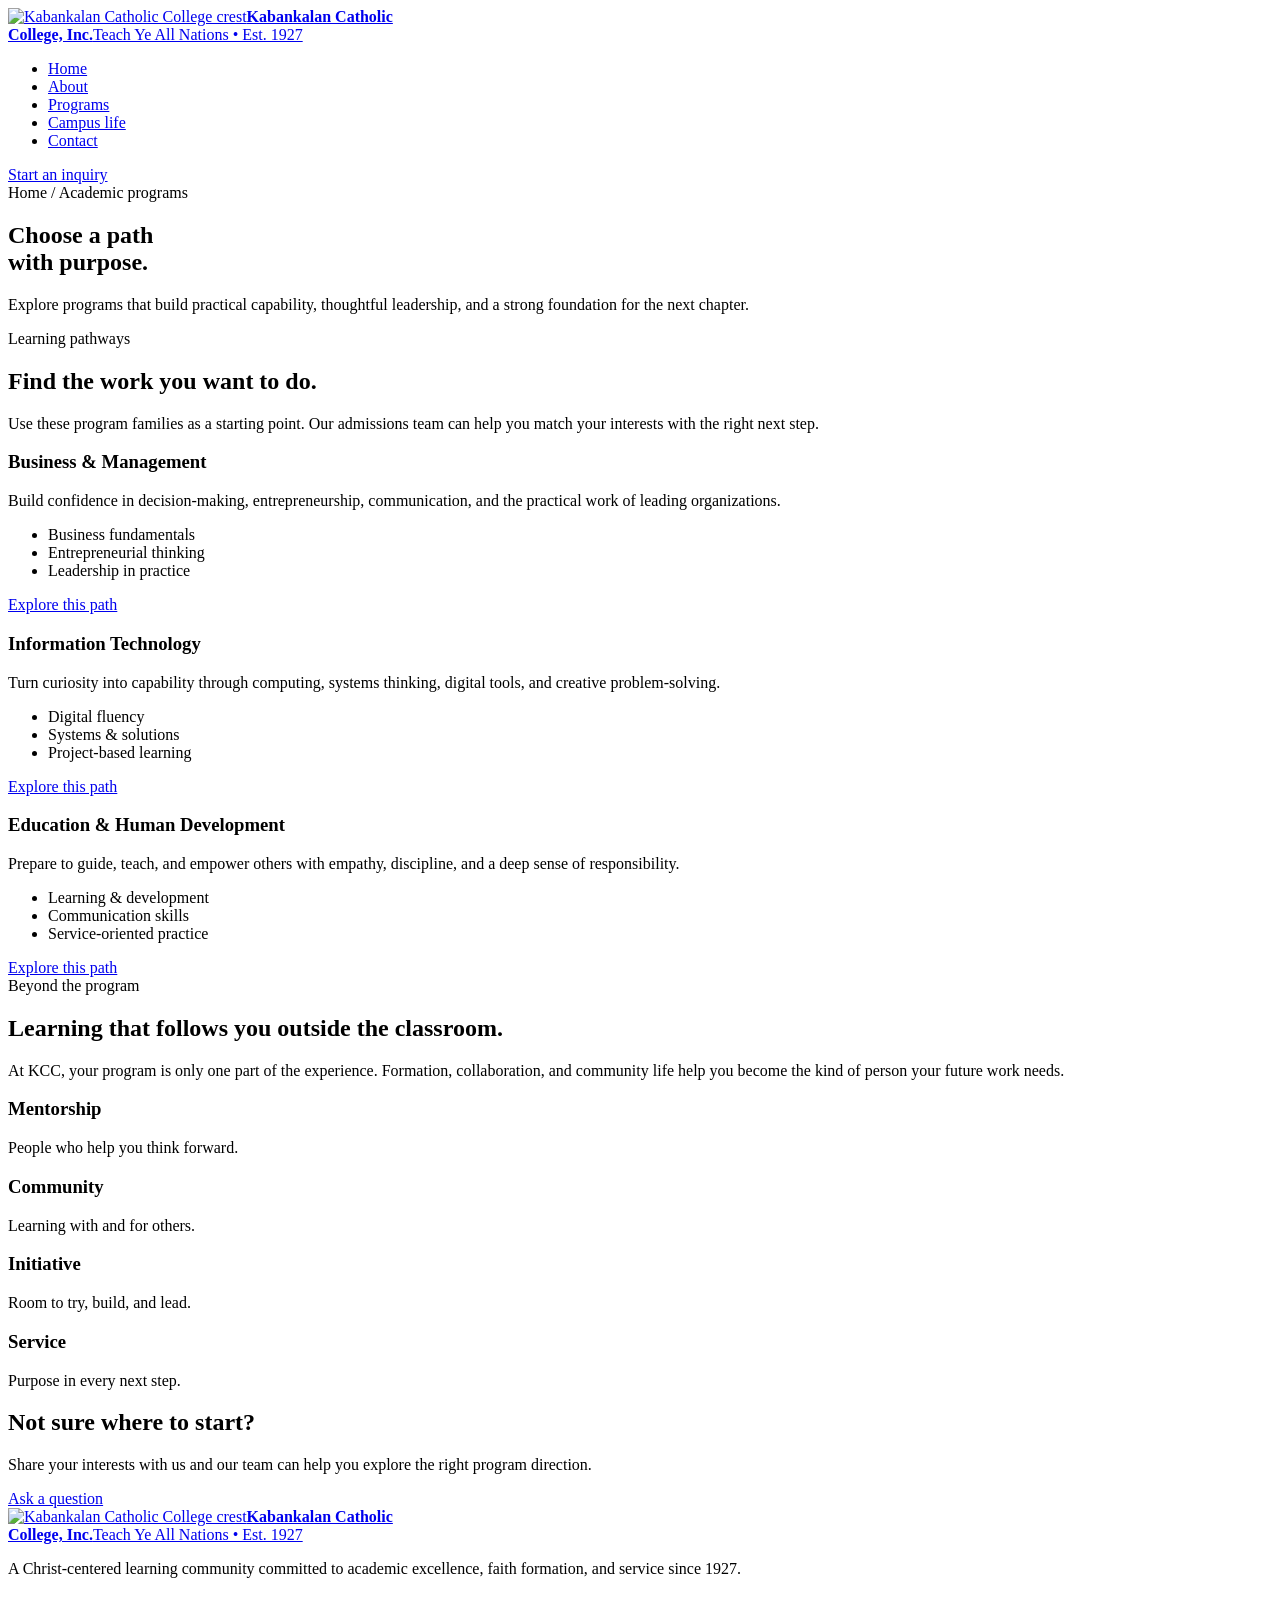
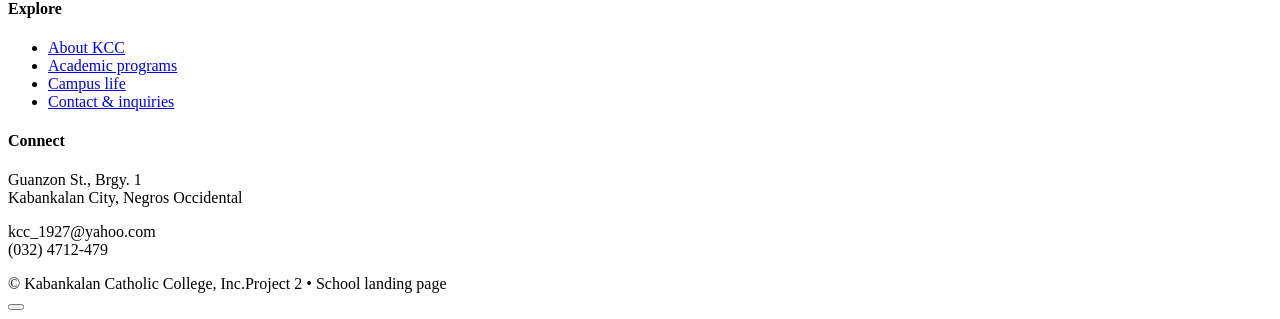
==== courses.html @ c1f735a1 "Upload KCC homepage, about, courses, contact" ====
<!DOCTYPE html>
<html lang="en">
<head><meta charset="utf-8"><meta name="viewport" content="width=device-width, initial-scale=1"><meta name="description" content="Explore academic programs and learning pathways at Kabankalan Catholic College."><title>Academic Programs | Kabankalan Catholic College</title><link rel="icon" href="assets/img/favicon.png"><link rel="stylesheet" href="assets/vendor/bootstrap/css/bootstrap.min.css"><link rel="stylesheet" href="assets/vendor/bootstrap-icons/bootstrap-icons.css"><link rel="stylesheet" href="assets/css/main.css"></head>
<body>
<header class="header"><div class="container container-xl d-flex align-items-center"><a class="brand" href="index.html"><img class="brand-mark" src="assets/img/kcc/kcc-logo.png" alt="Kabankalan Catholic College crest"><span class="brand-copy"><strong>Kabankalan Catholic<br>College, Inc.</strong><span>Teach Ye All Nations • Est. 1927</span></span></a><nav id="navmenu" class="navmenu ms-auto" aria-label="Primary navigation"><ul><li><a href="index.html">Home</a></li><li><a href="about.html">About</a></li><li><a class="active" href="courses.html">Programs</a></li><li><a href="events.html">Campus life</a></li><li><a href="contact.html">Contact</a></li></ul></nav><a class="btn-primary" href="contact.html">Start an inquiry <i class="bi bi-arrow-up-right"></i></a><i class="mobile-nav-toggle bi bi-list ms-2" role="button" tabindex="0" aria-label="Open menu" aria-expanded="false"></i></div></header>
<main>
<section class="page-hero"><div class="container container-xl"><div class="breadcrumbs">Home / Academic programs</div><h1>Choose a path<br>with purpose.</h1><p>Explore programs that build practical capability, thoughtful leadership, and a strong foundation for the next chapter.</p></div></section>
<section class="section"><div class="container container-xl"><div class="row align-items-end mb-5"><div class="col-lg-7"><div class="eyebrow-line">Learning pathways</div><h2 class="section-title mt-3 mb-0">Find the work you want to do.</h2></div><div class="col-lg-5"><p class="section-intro mb-0">Use these program families as a starting point. Our admissions team can help you match your interests with the right next step.</p></div></div><div class="row g-4"><div class="col-lg-4 col-md-6"><article class="program-card"><div class="card-icon"><i class="bi bi-bar-chart-line"></i></div><h3>Business & Management</h3><p>Build confidence in decision-making, entrepreneurship, communication, and the practical work of leading organizations.</p><ul class="check-list my-4"><li><i class="bi bi-check2"></i><span>Business fundamentals</span></li><li><i class="bi bi-check2"></i><span>Entrepreneurial thinking</span></li><li><i class="bi bi-check2"></i><span>Leadership in practice</span></li></ul><a class="card-link" href="course-details.html">Explore this path <i class="bi bi-arrow-right"></i></a></article></div><div class="col-lg-4 col-md-6"><article class="program-card"><div class="card-icon"><i class="bi bi-cpu"></i></div><h3>Information Technology</h3><p>Turn curiosity into capability through computing, systems thinking, digital tools, and creative problem-solving.</p><ul class="check-list my-4"><li><i class="bi bi-check2"></i><span>Digital fluency</span></li><li><i class="bi bi-check2"></i><span>Systems & solutions</span></li><li><i class="bi bi-check2"></i><span>Project-based learning</span></li></ul><a class="card-link" href="course-details.html">Explore this path <i class="bi bi-arrow-right"></i></a></article></div><div class="col-lg-4 col-md-6"><article class="program-card"><div class="card-icon"><i class="bi bi-people"></i></div><h3>Education & Human Development</h3><p>Prepare to guide, teach, and empower others with empathy, discipline, and a deep sense of responsibility.</p><ul class="check-list my-4"><li><i class="bi bi-check2"></i><span>Learning & development</span></li><li><i class="bi bi-check2"></i><span>Communication skills</span></li><li><i class="bi bi-check2"></i><span>Service-oriented practice</span></li></ul><a class="card-link" href="course-details.html">Explore this path <i class="bi bi-arrow-right"></i></a></article></div></div></div></section>
<section class="section soft-section"><div class="container container-xl"><div class="row gy-4 align-items-center"><div class="col-lg-6"><div class="eyebrow-line">Beyond the program</div><h2 class="section-title mt-3">Learning that follows you outside the classroom.</h2><p class="section-intro">At KCC, your program is only one part of the experience. Formation, collaboration, and community life help you become the kind of person your future work needs.</p></div><div class="col-lg-6"><div class="row g-3"><div class="col-6"><article class="pillar-card"><div class="card-icon"><i class="bi bi-chat-heart"></i></div><h3>Mentorship</h3><p>People who help you think forward.</p></article></div><div class="col-6"><article class="pillar-card"><div class="card-icon"><i class="bi bi-globe2"></i></div><h3>Community</h3><p>Learning with and for others.</p></article></div><div class="col-6"><article class="pillar-card"><div class="card-icon"><i class="bi bi-lightbulb"></i></div><h3>Initiative</h3><p>Room to try, build, and lead.</p></article></div><div class="col-6"><article class="pillar-card"><div class="card-icon"><i class="bi bi-heart"></i></div><h3>Service</h3><p>Purpose in every next step.</p></article></div></div></div></div></div></section>
<section class="admissions-band"><div class="container container-xl"><div class="row align-items-center gy-4"><div class="col-lg-8"><h2>Not sure where to start?</h2><p>Share your interests with us and our team can help you explore the right program direction.</p></div><div class="col-lg-4 text-lg-end"><a class="btn-outline" href="contact.html">Ask a question <i class="bi bi-arrow-up-right"></i></a></div></div></div></section>
</main>
<footer class="footer"><div class="container container-xl"><div class="row gy-5"><div class="col-lg-5"><a class="brand" href="index.html"><img class="brand-mark" src="assets/img/kcc/kcc-logo.png" alt="Kabankalan Catholic College crest"><span class="brand-copy"><strong>Kabankalan Catholic<br>College, Inc.</strong><span>Teach Ye All Nations • Est. 1927</span></span></a><p class="mt-4 mb-0">A Christ-centered learning community committed to academic excellence, faith formation, and service since 1927.</p></div><div class="col-6 col-lg-3"><h4>Explore</h4><ul><li><a href="about.html">About KCC</a></li><li><a href="courses.html">Academic programs</a></li><li><a href="events.html">Campus life</a></li><li><a href="contact.html">Contact & inquiries</a></li></ul></div><div class="col-6 col-lg-4"><h4>Connect</h4><p class="mb-2">Guanzon St., Brgy. 1<br>Kabankalan City, Negros Occidental</p><p class="mb-3">kcc_1927@yahoo.com<br>(032) 4712-479</p><div class="social-links"><a href="#" aria-label="Facebook"><i class="bi bi-facebook"></i></a><a href="#" aria-label="Instagram"><i class="bi bi-instagram"></i></a><a href="#" aria-label="Email"><i class="bi bi-envelope"></i></a></div></div></div><div class="footer-bottom d-flex flex-wrap justify-content-between gap-2"><span>© <span data-year></span> Kabankalan Catholic College, Inc.</span><span>Project 2 • School landing page</span></div></div></footer><button class="scroll-top" type="button" aria-label="Back to top"><i class="bi bi-arrow-up"></i></button><script src="assets/js/main.js"></script>
</body></html>
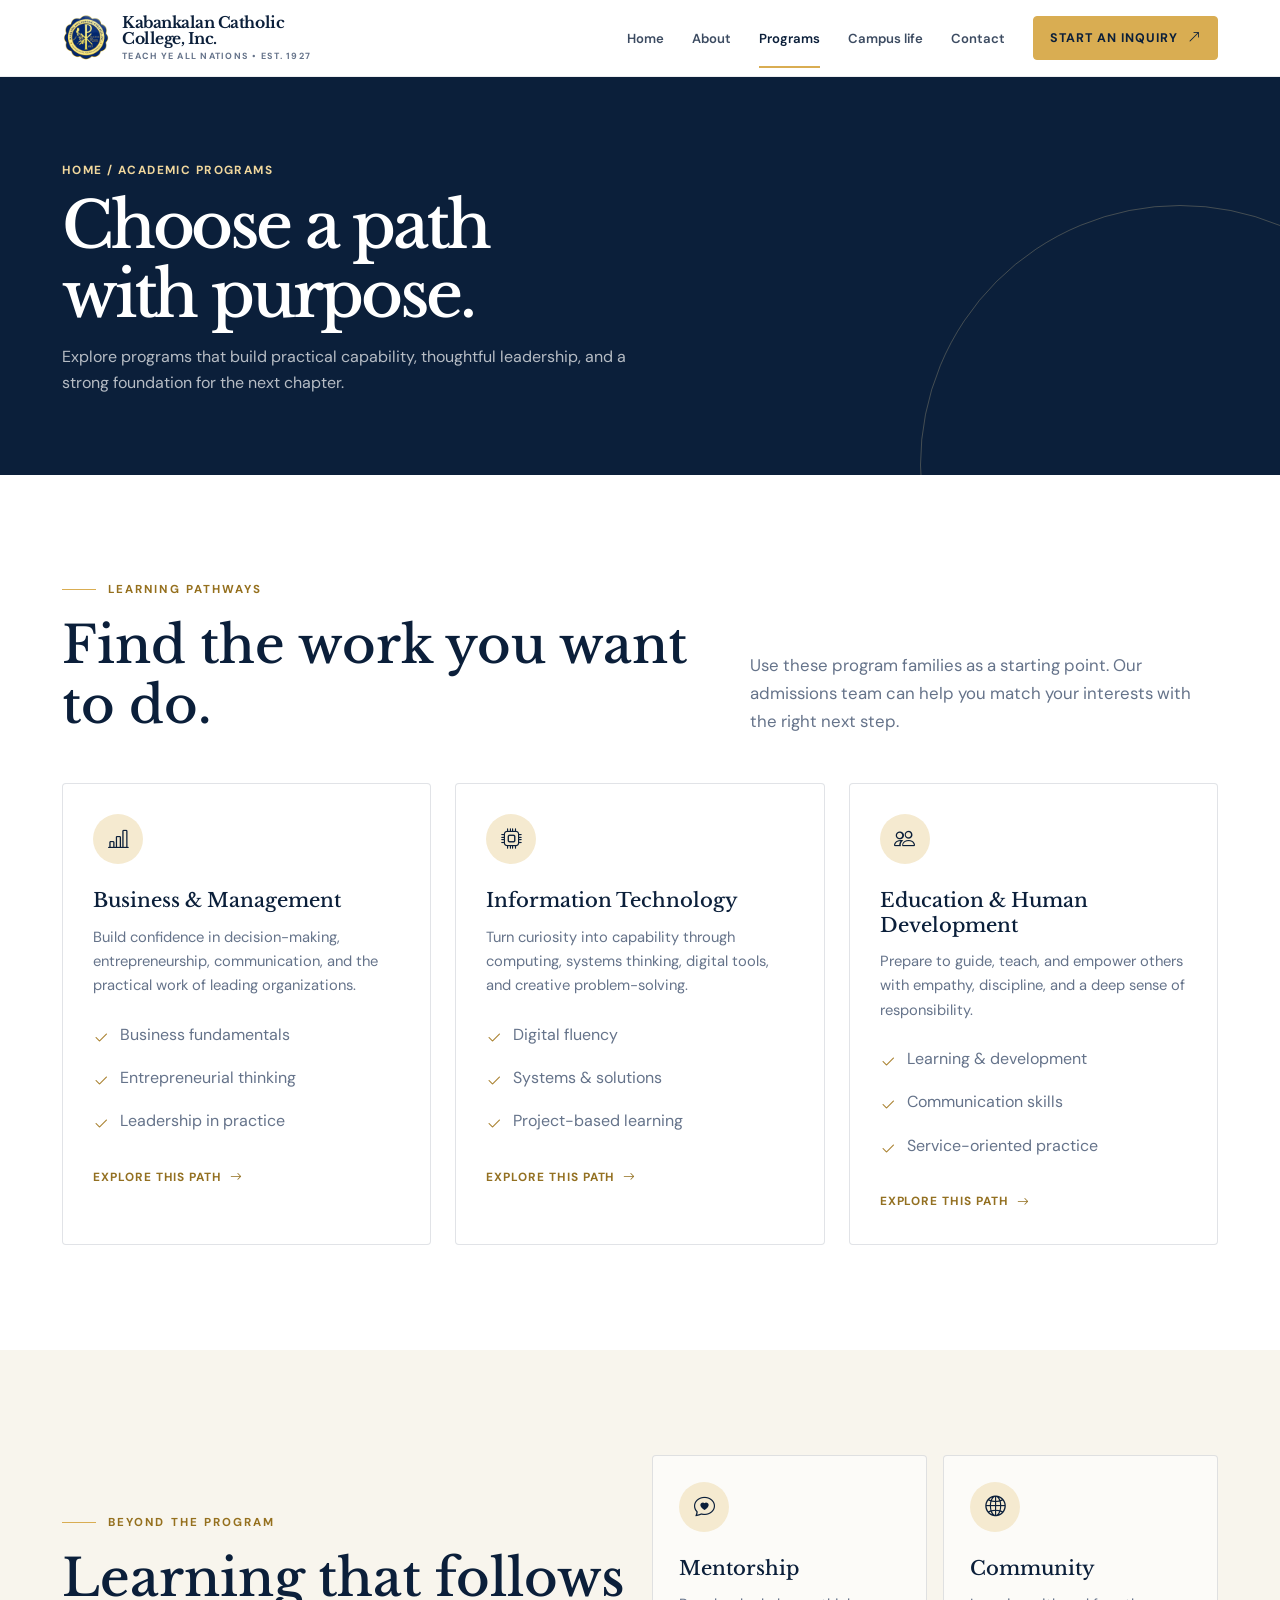
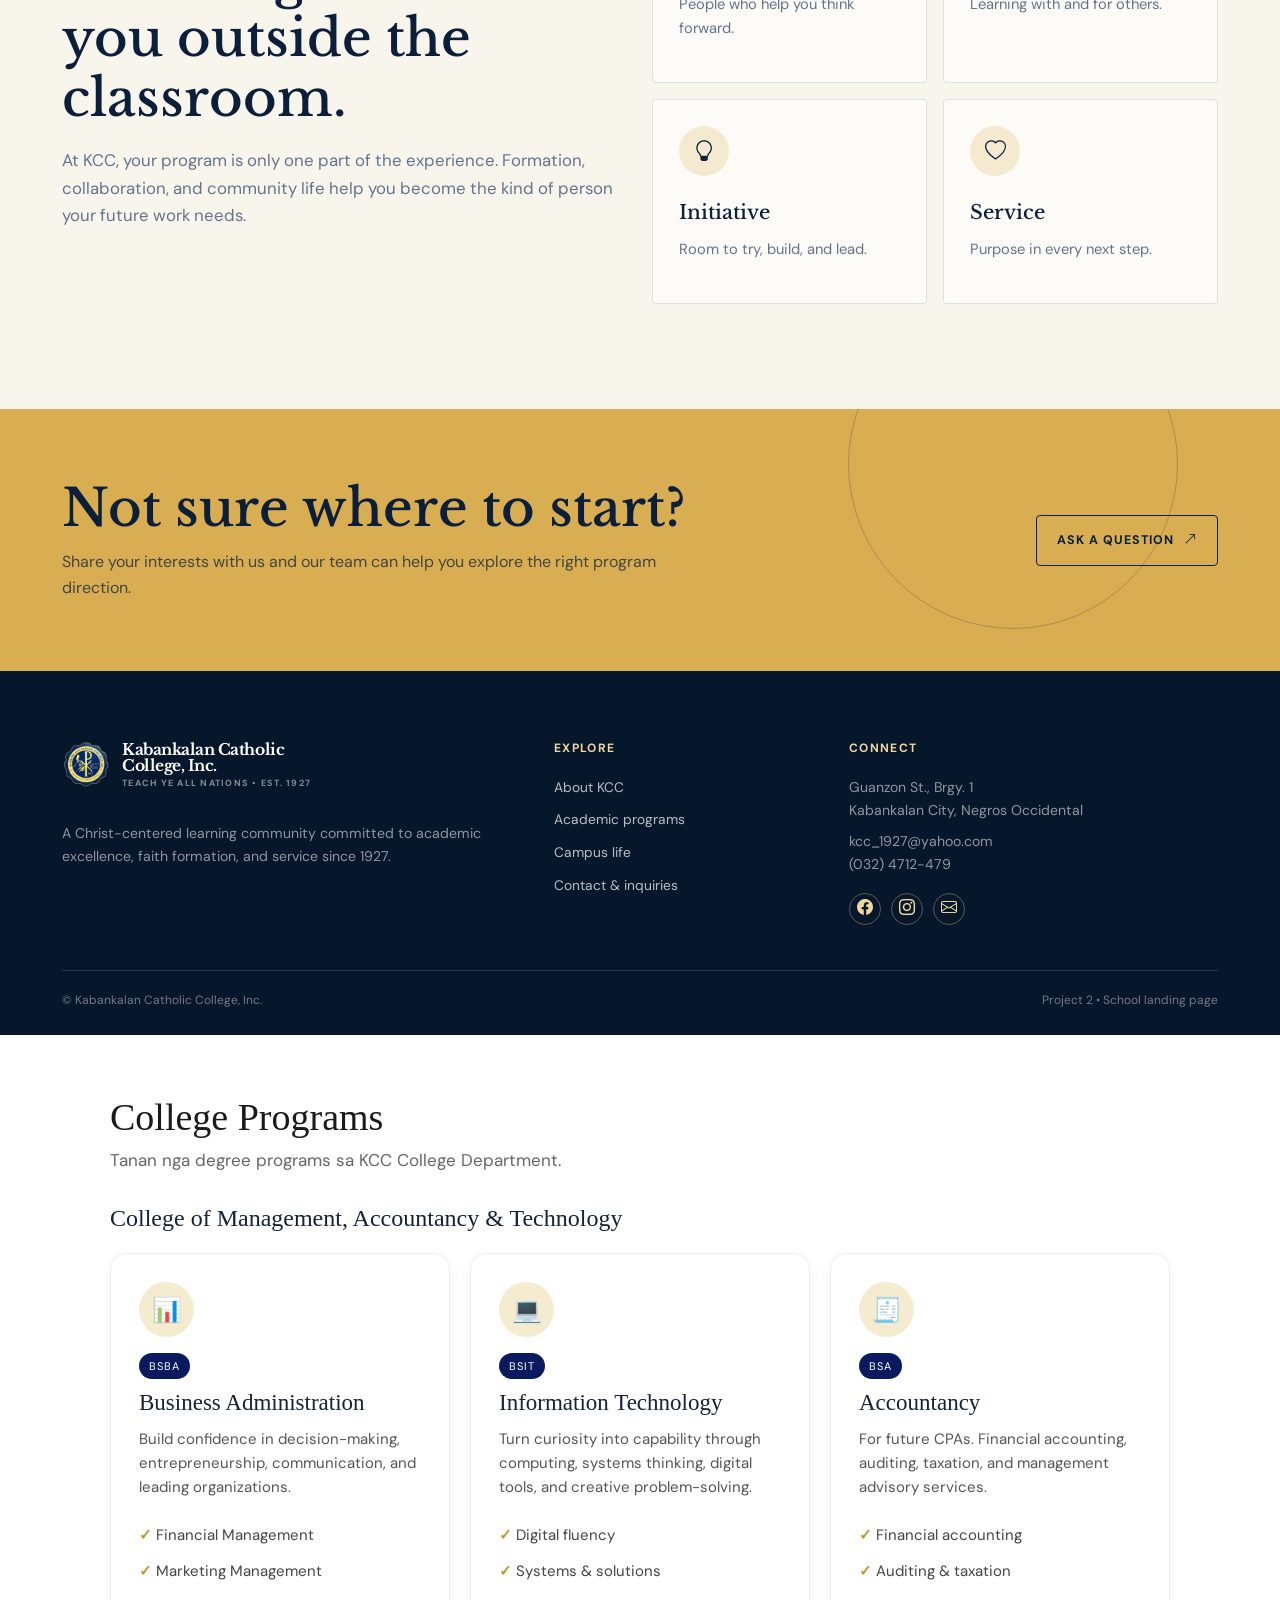
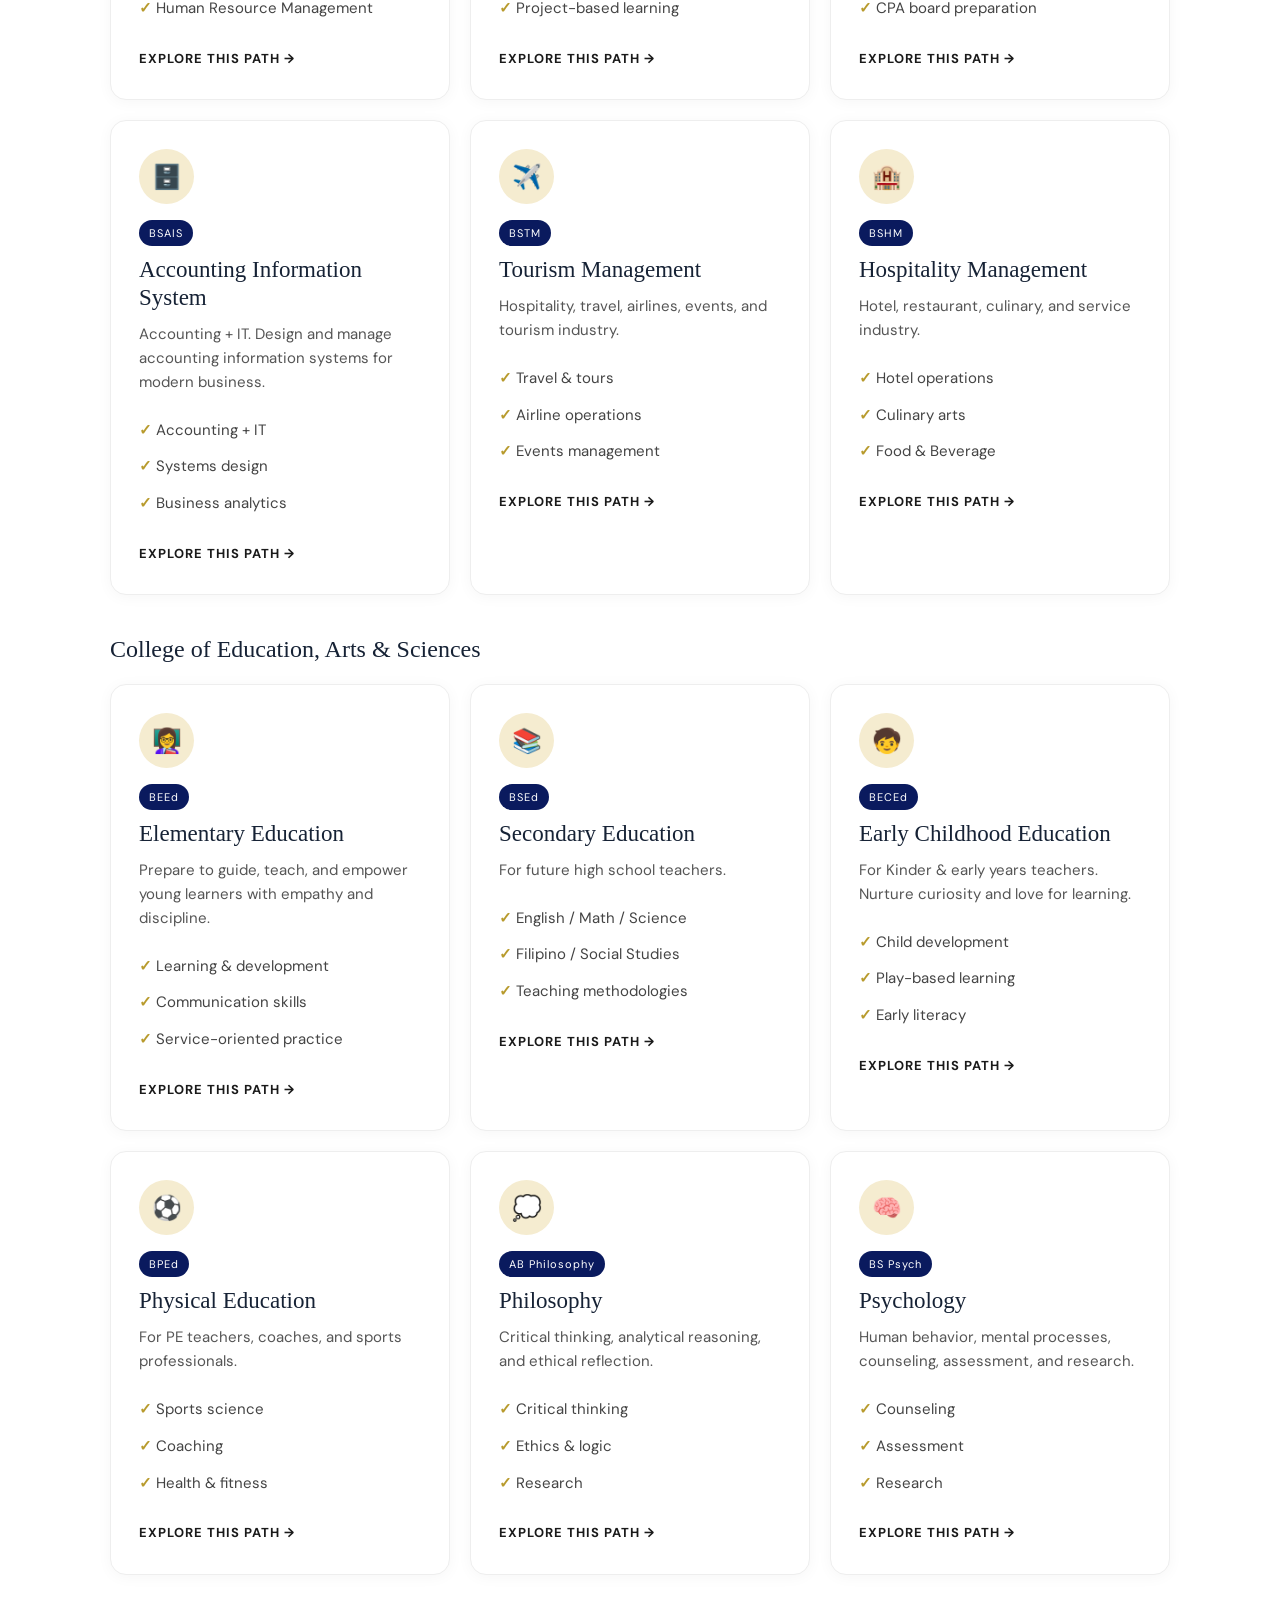
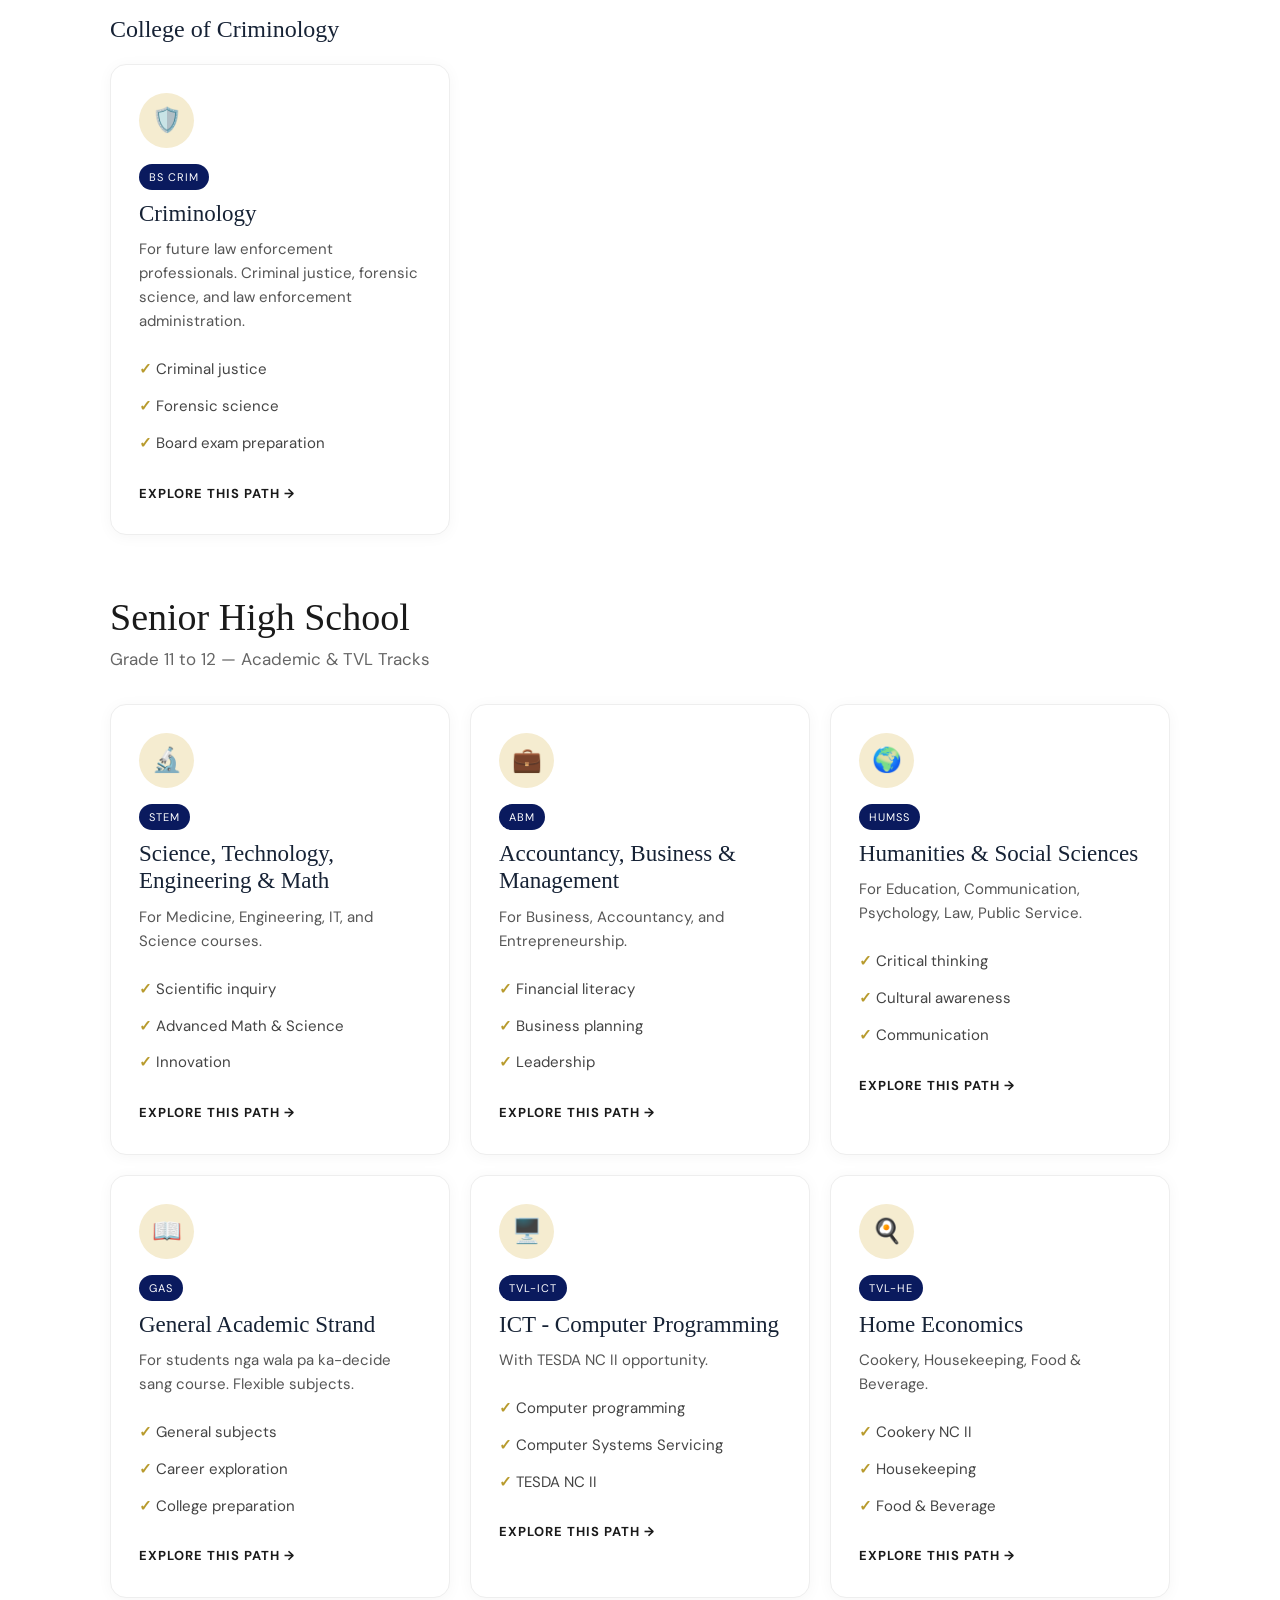
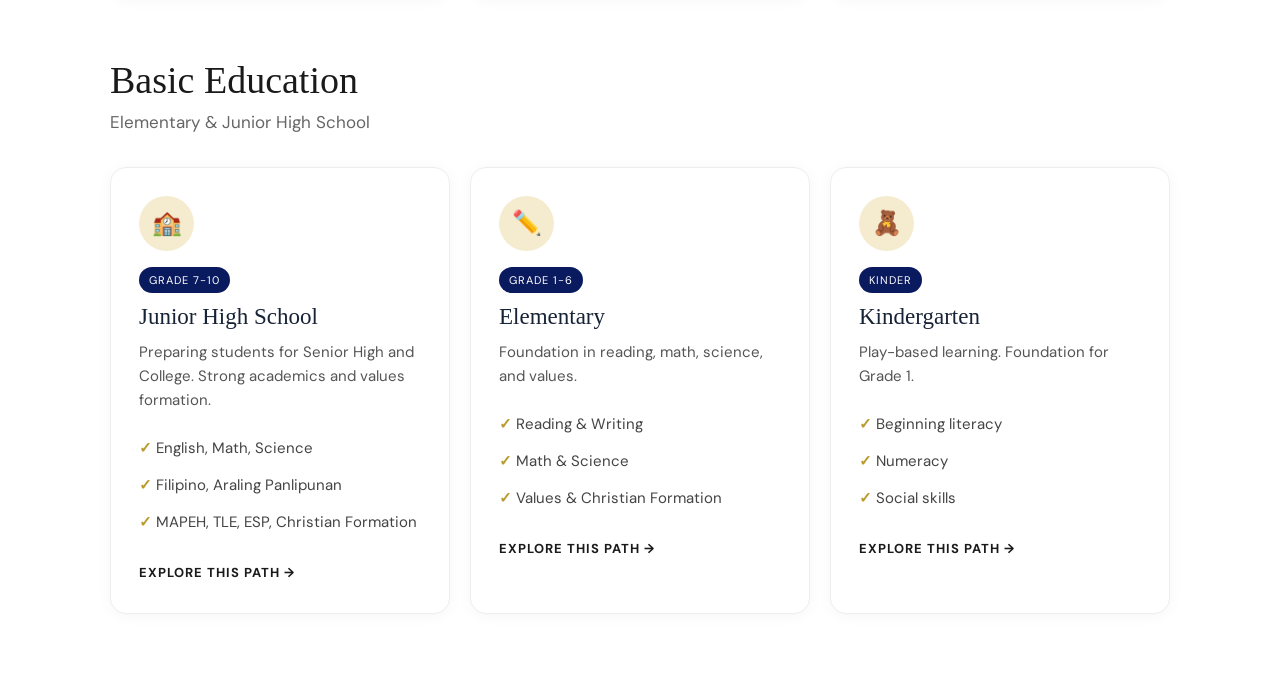
==== commit 5075a0b2: "Update courses.html" ====
--- a/courses.html
+++ b/courses.html
@@ -11,3 +11,78 @@
 </main>
 <footer class="footer"><div class="container container-xl"><div class="row gy-5"><div class="col-lg-5"><a class="brand" href="index.html"><img class="brand-mark" src="assets/img/kcc/kcc-logo.png" alt="Kabankalan Catholic College crest"><span class="brand-copy"><strong>Kabankalan Catholic<br>College, Inc.</strong><span>Teach Ye All Nations • Est. 1927</span></span></a><p class="mt-4 mb-0">A Christ-centered learning community committed to academic excellence, faith formation, and service since 1927.</p></div><div class="col-6 col-lg-3"><h4>Explore</h4><ul><li><a href="about.html">About KCC</a></li><li><a href="courses.html">Academic programs</a></li><li><a href="events.html">Campus life</a></li><li><a href="contact.html">Contact & inquiries</a></li></ul></div><div class="col-6 col-lg-4"><h4>Connect</h4><p class="mb-2">Guanzon St., Brgy. 1<br>Kabankalan City, Negros Occidental</p><p class="mb-3">kcc_1927@yahoo.com<br>(032) 4712-479</p><div class="social-links"><a href="#" aria-label="Facebook"><i class="bi bi-facebook"></i></a><a href="#" aria-label="Instagram"><i class="bi bi-instagram"></i></a><a href="#" aria-label="Email"><i class="bi bi-envelope"></i></a></div></div></div><div class="footer-bottom d-flex flex-wrap justify-content-between gap-2"><span>© <span data-year></span> Kabankalan Catholic College, Inc.</span><span>Project 2 • School landing page</span></div></div></footer><button class="scroll-top" type="button" aria-label="Back to top"><i class="bi bi-arrow-up"></i></button><script src="assets/js/main.js"></script>
 </body></html>
+
+
+<!-- ===== TANAN NGA PROGRAMS - DUGANG DIRI ===== -->
+<style>
+.kcc-section{max-width:1100px;margin:60px auto;padding:0 20px}
+.kcc-section h2{font-family:Georgia,serif;font-size:38px;color:#1a1a1a;margin-bottom:5px}
+.kcc-section p.sub{color:#666;font-size:17px;margin-bottom:30px}
+.kcc-grid{display:grid;grid-template-columns:1fr 1fr 1fr;gap:20px}
+.kcc-card{background:#fff;border:1px solid #eee;border-radius:16px;padding:28px;box-shadow:0 2px 15px rgba(0,0,0,.04)}
+.kcc-icon{width:55px;height:55px;background:#f5ecd0;border-radius:50%;display:flex;align-items:center;justify-content:center;font-size:24px;margin-bottom:15px}
+.kcc-card h3{font-family:Georgia,serif;font-size:23px;margin:0 0 10px}
+.kcc-card p{color:#555;font-size:15px;line-height:1.6}
+.kcc-card ul{list-style:none;padding:0;margin:18px 0}
+.kcc-card li{padding:6px 0;color:#444;font-size:15px}
+.kcc-card li:before{content:"✓ ";color:#b89b2e;font-weight:bold}
+.kcc-card a{color:#1a1a1a;font-weight:bold;text-decoration:none;font-size:13px;letter-spacing:1px}
+.kcc-tag{display:inline-block;background:#0a1a5e;color:#fff;padding:4px 10px;border-radius:20px;font-size:11px;letter-spacing:1px;margin-bottom:10px}
+@media(max-width:800px){.kcc-grid{grid-template-columns:1fr}}
+</style>
+
+<!-- COLLEGE - TANAN -->
+<div class="kcc-section">
+<h2>College Programs</h2>
+<p class="sub">Tanan nga degree programs sa KCC College Department.</p>
+
+<h3 style="font-family:Georgia,serif;font-size:24px;margin-top:30px">College of Management, Accountancy & Technology</h3>
+<div class="kcc-grid" style="margin-top:20px">
+<div class="kcc-card"><div class="kcc-icon">📊</div><span class="kcc-tag">BSBA</span><h3>Business Administration</h3><p>Build confidence in decision-making, entrepreneurship, communication, and leading organizations.</p><ul><li>Financial Management</li><li>Marketing Management</li><li>Human Resource Management</li></ul><a href="#">EXPLORE THIS PATH →</a></div>
+<div class="kcc-card"><div class="kcc-icon">💻</div><span class="kcc-tag">BSIT</span><h3>Information Technology</h3><p>Turn curiosity into capability through computing, systems thinking, digital tools, and creative problem-solving.</p><ul><li>Digital fluency</li><li>Systems & solutions</li><li>Project-based learning</li></ul><a href="#">EXPLORE THIS PATH →</a></div>
+<div class="kcc-card"><div class="kcc-icon">🧾</div><span class="kcc-tag">BSA</span><h3>Accountancy</h3><p>For future CPAs. Financial accounting, auditing, taxation, and management advisory services.</p><ul><li>Financial accounting</li><li>Auditing & taxation</li><li>CPA board preparation</li></ul><a href="#">EXPLORE THIS PATH →</a></div>
+<div class="kcc-card"><div class="kcc-icon">🗄️</div><span class="kcc-tag">BSAIS</span><h3>Accounting Information System</h3><p>Accounting + IT. Design and manage accounting information systems for modern business.</p><ul><li>Accounting + IT</li><li>Systems design</li><li>Business analytics</li></ul><a href="#">EXPLORE THIS PATH →</a></div>
+<div class="kcc-card"><div class="kcc-icon">✈️</div><span class="kcc-tag">BSTM</span><h3>Tourism Management</h3><p>Hospitality, travel, airlines, events, and tourism industry.</p><ul><li>Travel & tours</li><li>Airline operations</li><li>Events management</li></ul><a href="#">EXPLORE THIS PATH →</a></div>
+<div class="kcc-card"><div class="kcc-icon">🏨</div><span class="kcc-tag">BSHM</span><h3>Hospitality Management</h3><p>Hotel, restaurant, culinary, and service industry.</p><ul><li>Hotel operations</li><li>Culinary arts</li><li>Food & Beverage</li></ul><a href="#">EXPLORE THIS PATH →</a></div>
+</div>
+
+<h3 style="font-family:Georgia,serif;font-size:24px;margin-top:40px">College of Education, Arts & Sciences</h3>
+<div class="kcc-grid" style="margin-top:20px">
+<div class="kcc-card"><div class="kcc-icon">👩‍🏫</div><span class="kcc-tag">BEEd</span><h3>Elementary Education</h3><p>Prepare to guide, teach, and empower young learners with empathy and discipline.</p><ul><li>Learning & development</li><li>Communication skills</li><li>Service-oriented practice</li></ul><a href="#">EXPLORE THIS PATH →</a></div>
+<div class="kcc-card"><div class="kcc-icon">📚</div><span class="kcc-tag">BSEd</span><h3>Secondary Education</h3><p>For future high school teachers.</p><ul><li>English / Math / Science</li><li>Filipino / Social Studies</li><li>Teaching methodologies</li></ul><a href="#">EXPLORE THIS PATH →</a></div>
+<div class="kcc-card"><div class="kcc-icon">🧒</div><span class="kcc-tag">BECEd</span><h3>Early Childhood Education</h3><p>For Kinder & early years teachers. Nurture curiosity and love for learning.</p><ul><li>Child development</li><li>Play-based learning</li><li>Early literacy</li></ul><a href="#">EXPLORE THIS PATH →</a></div>
+<div class="kcc-card"><div class="kcc-icon">⚽</div><span class="kcc-tag">BPEd</span><h3>Physical Education</h3><p>For PE teachers, coaches, and sports professionals.</p><ul><li>Sports science</li><li>Coaching</li><li>Health & fitness</li></ul><a href="#">EXPLORE THIS PATH →</a></div>
+<div class="kcc-card"><div class="kcc-icon">💭</div><span class="kcc-tag">AB Philosophy</span><h3>Philosophy</h3><p>Critical thinking, analytical reasoning, and ethical reflection.</p><ul><li>Critical thinking</li><li>Ethics & logic</li><li>Research</li></ul><a href="#">EXPLORE THIS PATH →</a></div>
+<div class="kcc-card"><div class="kcc-icon">🧠</div><span class="kcc-tag">BS Psych</span><h3>Psychology</h3><p>Human behavior, mental processes, counseling, assessment, and research.</p><ul><li>Counseling</li><li>Assessment</li><li>Research</li></ul><a href="#">EXPLORE THIS PATH →</a></div>
+</div>
+
+<h3 style="font-family:Georgia,serif;font-size:24px;margin-top:40px">College of Criminology</h3>
+<div class="kcc-grid" style="margin-top:20px">
+<div class="kcc-card"><div class="kcc-icon">🛡️</div><span class="kcc-tag">BS CRIM</span><h3>Criminology</h3><p>For future law enforcement professionals. Criminal justice, forensic science, and law enforcement administration.</p><ul><li>Criminal justice</li><li>Forensic science</li><li>Board exam preparation</li></ul><a href="#">EXPLORE THIS PATH →</a></div>
+</div>
+</div>
+
+<!-- SENIOR HIGH -->
+<div class="kcc-section">
+<h2>Senior High School</h2>
+<p class="sub">Grade 11 to 12 — Academic & TVL Tracks</p>
+<div class="kcc-grid">
+<div class="kcc-card"><div class="kcc-icon">🔬</div><span class="kcc-tag">STEM</span><h3>Science, Technology, Engineering & Math</h3><p>For Medicine, Engineering, IT, and Science courses.</p><ul><li>Scientific inquiry</li><li>Advanced Math & Science</li><li>Innovation</li></ul><a href="#">EXPLORE THIS PATH →</a></div>
+<div class="kcc-card"><div class="kcc-icon">💼</div><span class="kcc-tag">ABM</span><h3>Accountancy, Business & Management</h3><p>For Business, Accountancy, and Entrepreneurship.</p><ul><li>Financial literacy</li><li>Business planning</li><li>Leadership</li></ul><a href="#">EXPLORE THIS PATH →</a></div>
+<div class="kcc-card"><div class="kcc-icon">🌍</div><span class="kcc-tag">HUMSS</span><h3>Humanities & Social Sciences</h3><p>For Education, Communication, Psychology, Law, Public Service.</p><ul><li>Critical thinking</li><li>Cultural awareness</li><li>Communication</li></ul><a href="#">EXPLORE THIS PATH →</a></div>
+<div class="kcc-card"><div class="kcc-icon">📖</div><span class="kcc-tag">GAS</span><h3>General Academic Strand</h3><p>For students nga wala pa ka-decide sang course. Flexible subjects.</p><ul><li>General subjects</li><li>Career exploration</li><li>College preparation</li></ul><a href="#">EXPLORE THIS PATH →</a></div>
+<div class="kcc-card"><div class="kcc-icon">🖥️</div><span class="kcc-tag">TVL-ICT</span><h3>ICT - Computer Programming</h3><p>With TESDA NC II opportunity.</p><ul><li>Computer programming</li><li>Computer Systems Servicing</li><li>TESDA NC II</li></ul><a href="#">EXPLORE THIS PATH →</a></div>
+<div class="kcc-card"><div class="kcc-icon">🍳</div><span class="kcc-tag">TVL-HE</span><h3>Home Economics</h3><p>Cookery, Housekeeping, Food & Beverage.</p><ul><li>Cookery NC II</li><li>Housekeeping</li><li>Food & Beverage</li></ul><a href="#">EXPLORE THIS PATH →</a></div>
+</div>
+</div>
+
+<!-- JUNIOR HIGH + ELEMENTARY -->
+<div class="kcc-section">
+<h2>Basic Education</h2>
+<p class="sub">Elementary & Junior High School</p>
+<div class="kcc-grid">
+<div class="kcc-card"><div class="kcc-icon">🏫</div><span class="kcc-tag">GRADE 7-10</span><h3>Junior High School</h3><p>Preparing students for Senior High and College. Strong academics and values formation.</p><ul><li>English, Math, Science</li><li>Filipino, Araling Panlipunan</li><li>MAPEH, TLE, ESP, Christian Formation</li></ul><a href="#">EXPLORE THIS PATH →</a></div>
+<div class="kcc-card"><div class="kcc-icon">✏️</div><span class="kcc-tag">GRADE 1-6</span><h3>Elementary</h3><p>Foundation in reading, math, science, and values.</p><ul><li>Reading & Writing</li><li>Math & Science</li><li>Values & Christian Formation</li></ul><a href="#">EXPLORE THIS PATH →</a></div>
+<div class="kcc-card"><div class="kcc-icon">🧸</div><span class="kcc-tag">KINDER</span><h3>Kindergarten</h3><p>Play-based learning. Foundation for Grade 1.</p><ul><li>Beginning literacy</li><li>Numeracy</li><li>Social skills</li></ul><a href="#">EXPLORE THIS PATH →</a></div>
+</div>
+</div>
--- a/assets/css/main.css
+++ b/assets/css/main.css
@@ -0,0 +1,153 @@
+@import url('https://fonts.googleapis.com/css2?family=DM+Sans:wght@400;500;600;700&family=Libre+Baskerville:wght@400;700&display=swap');
+
+:root {
+  --navy: #0b1f3a;
+  --navy-deep: #07172b;
+  --ink: #162235;
+  --muted: #65738a;
+  --cream: #f8f5ed;
+  --cream-deep: #efe8d9;
+  --gold: #d9ad52;
+  --gold-light: #f0d79d;
+  --white: #ffffff;
+  --line: rgba(11, 31, 58, .12);
+  --heading-font: 'Libre Baskerville', Georgia, serif;
+  --body-font: 'DM Sans', Arial, sans-serif;
+  --shadow: 0 22px 60px rgba(11, 31, 58, .12);
+  scroll-behavior: smooth;
+}
+
+* { box-sizing: border-box; }
+body { margin: 0; color: var(--ink); background: var(--white); font-family: var(--body-font); line-height: 1.65; }
+a { color: inherit; text-decoration: none; transition: color .25s ease, background-color .25s ease, transform .25s ease, border-color .25s ease; }
+a:hover { color: var(--gold); }
+img { max-width: 100%; display: block; }
+.container-xl { max-width: 1180px; }
+.section { padding: 105px 0; }
+.section-kicker { color: #95701e; font-size: .73rem; font-weight: 700; letter-spacing: .18em; text-transform: uppercase; margin-bottom: 16px; }
+.section-title { color: var(--navy); font-family: var(--heading-font); font-size: clamp(2rem, 4vw, 3.35rem); line-height: 1.18; margin: 0 0 18px; }
+.section-intro { max-width: 650px; color: var(--muted); font-size: 1.05rem; }
+.btn-primary, .btn-outline, .btn-light { display: inline-flex; align-items: center; gap: 10px; border-radius: 4px; font-size: .78rem; font-weight: 700; letter-spacing: .08em; text-transform: uppercase; padding: 14px 20px; }
+.btn-primary { color: var(--navy); background: var(--gold); border: 1px solid var(--gold); }
+.btn-primary:hover { color: var(--navy); background: var(--gold-light); transform: translateY(-2px); }
+.btn-outline { color: var(--navy); border: 1px solid rgba(11,31,58,.25); }
+.btn-outline:hover { color: var(--navy); border-color: var(--gold); background: #fffaf0; }
+.btn-light { color: var(--navy); background: var(--white); border: 1px solid var(--white); }
+.btn-light:hover { color: var(--navy); background: var(--gold-light); }
+
+.header { position: sticky; top: 0; z-index: 1000; background: rgba(255,255,255,.96); border-bottom: 1px solid rgba(11,31,58,.08); backdrop-filter: blur(14px); padding: 14px 0; }
+.brand { display: inline-flex; align-items: center; gap: 12px; min-width: 230px; }
+.brand-mark { width: 48px; height: 48px; object-fit: contain; }
+.crest { width: 44px; height: 44px; display: grid; place-items: center; color: var(--gold); border: 1px solid var(--gold); border-radius: 50%; background: var(--navy); font-family: var(--heading-font); font-weight: 700; font-size: .8rem; letter-spacing: -.04em; box-shadow: inset 0 0 0 3px var(--navy); outline: 1px solid rgba(217,173,82,.45); }
+.brand-copy { display: flex; flex-direction: column; line-height: 1.05; }
+.brand-copy strong { color: var(--navy); font-family: var(--heading-font); font-size: .97rem; letter-spacing: -.03em; }
+.brand-copy span { color: var(--muted); font-size: .56rem; font-weight: 700; letter-spacing: .14em; margin-top: 5px; text-transform: uppercase; }
+.navmenu ul { display: flex; align-items: center; gap: 28px; list-style: none; margin: 0; padding: 0; }
+.navmenu a { color: #3c4b61; font-size: .82rem; font-weight: 600; }
+.navmenu a:hover, .navmenu a.active { color: var(--navy); }
+.navmenu a.active { position: relative; }
+.navmenu a.active::after { background: var(--gold); bottom: -21px; content: ''; height: 2px; left: 0; position: absolute; width: 100%; }
+.header .btn-primary { margin-left: 28px; padding: 11px 16px; }
+.mobile-nav-toggle { cursor: pointer; color: var(--navy); font-size: 1.65rem; }
+@media (max-width: 1199px) { .navmenu ul { gap: 18px; } .brand { min-width: 205px; } }
+@media (max-width: 991px) {
+  .header .btn-primary { margin-left: auto; margin-right: 14px; }
+  .navmenu ul { display: none; }
+  .navmenu.mobile-open ul { display: flex; position: absolute; top: 76px; left: 12px; right: 12px; flex-direction: column; align-items: stretch; gap: 0; padding: 12px; border: 1px solid var(--line); border-radius: 8px; background: var(--white); box-shadow: var(--shadow); }
+  .navmenu.mobile-open a { display: block; padding: 12px 14px; }
+  .navmenu a.active::after { display: none; }
+}
+@media (max-width: 575px) { .brand { min-width: 0; } .brand-copy strong { font-size: .82rem; } .brand-copy span { font-size: .46rem; } .header .btn-primary { display: none; } }
+@media (min-width: 992px) { .mobile-nav-toggle { display: none; } }
+
+.hero { position: relative; min-height: 690px; display: flex; align-items: center; overflow: hidden; background: var(--navy-deep); }
+.hero::before { position: absolute; inset: 0; content: ''; background: linear-gradient(90deg, rgba(7,23,43,.98) 0%, rgba(7,23,43,.9) 39%, rgba(7,23,43,.17) 74%, rgba(7,23,43,.35) 100%); z-index: 1; }
+.hero::after { position: absolute; bottom: -140px; left: 43%; width: 480px; height: 480px; border: 1px solid rgba(240,215,157,.23); border-radius: 50%; content: ''; z-index: 2; }
+.hero-image { position: absolute; inset: 0; width: 100%; height: 100%; object-fit: cover; object-position: center right; opacity: .9; }
+.hero-content { position: relative; z-index: 3; color: var(--white); padding: 130px 0; }
+.hero-content .section-kicker { color: var(--gold-light); }
+.hero h1 { max-width: 680px; color: var(--white); font-family: var(--heading-font); font-size: clamp(2.7rem, 6vw, 5.8rem); letter-spacing: -.06em; line-height: 1.03; margin: 0 0 24px; }
+.hero h1 em { color: var(--gold-light); font-style: normal; }
+.hero p { max-width: 560px; color: rgba(255,255,255,.78); font-size: 1.05rem; margin-bottom: 30px; }
+.hero-actions { display: flex; align-items: center; gap: 12px; flex-wrap: wrap; }
+.hero-note { display: flex; align-items: center; gap: 9px; color: rgba(255,255,255,.58); font-size: .77rem; margin-top: 44px; }
+.hero-note i { color: var(--gold); }
+@media (max-width: 700px) { .hero { min-height: 680px; } .hero::before { background: linear-gradient(180deg, rgba(7,23,43,.86), rgba(7,23,43,.97)); } .hero-image { opacity: .5; } .hero-content { padding: 110px 0 90px; } }
+
+.eyebrow-line { display: flex; align-items: center; gap: 12px; color: #95701e; font-size: .72rem; font-weight: 700; letter-spacing: .18em; text-transform: uppercase; }
+.eyebrow-line::before { width: 34px; height: 1px; background: var(--gold); content: ''; }
+.soft-section { background: var(--cream); }
+.about-image { min-height: 460px; height: 100%; overflow: hidden; border-radius: 4px; position: relative; }
+.about-image img { width: 100%; height: 100%; min-height: 460px; object-fit: cover; }
+.about-image::after { content: ''; position: absolute; inset: 18px; border: 1px solid rgba(240,215,157,.8); pointer-events: none; }
+.about-copy { padding: 22px 0 22px 28px; }
+.about-copy p { color: var(--muted); }
+.feature-list { list-style: none; margin: 26px 0 30px; padding: 0; }
+.feature-list li { display: flex; gap: 12px; align-items: flex-start; margin-bottom: 16px; color: #405067; }
+.feature-list i { flex: 0 0 auto; color: #a67d28; font-size: 1.1rem; margin-top: 4px; }
+.stat-strip { padding: 28px 0; background: var(--navy); color: var(--white); }
+.stat-item { padding: 8px 28px; border-right: 1px solid rgba(255,255,255,.15); }
+.stat-item:last-child { border-right: 0; }
+.stat-number { color: var(--gold-light); font-family: var(--heading-font); font-size: 2.25rem; line-height: 1; }
+.stat-label { color: rgba(255,255,255,.66); font-size: .76rem; letter-spacing: .1em; text-transform: uppercase; margin-top: 7px; }
+@media (max-width: 767px) { .about-copy { padding: 30px 0 0; } .stat-item { border-right: 0; border-bottom: 1px solid rgba(255,255,255,.15); padding: 18px 0; } .stat-item:last-child { border-bottom: 0; } }
+
+.program-card, .event-card, .pillar-card, .contact-card { height: 100%; border: 1px solid var(--line); border-radius: 4px; background: var(--white); transition: transform .25s ease, box-shadow .25s ease, border-color .25s ease; }
+.program-card:hover, .event-card:hover, .pillar-card:hover, .contact-card:hover { transform: translateY(-5px); border-color: rgba(217,173,82,.7); box-shadow: var(--shadow); }
+.program-card { padding: 30px; }
+.card-icon { width: 50px; height: 50px; display: grid; place-items: center; border-radius: 50%; color: var(--navy); background: #f5ead0; font-size: 1.3rem; margin-bottom: 24px; }
+.program-card h3, .pillar-card h3, .event-card h3, .contact-card h3 { color: var(--navy); font-family: var(--heading-font); font-size: 1.22rem; line-height: 1.25; margin: 0 0 12px; }
+.program-card p, .pillar-card p, .event-card p, .contact-card p { color: var(--muted); font-size: .92rem; }
+.card-link { display: inline-flex; align-items: center; gap: 8px; color: #937021; font-size: .74rem; font-weight: 700; letter-spacing: .08em; text-transform: uppercase; }
+.card-link:hover { color: var(--navy); gap: 12px; }
+.pillar-card { padding: 26px; background: rgba(255,255,255,.62); }
+.pillar-number { color: var(--gold); font-family: var(--heading-font); font-size: 1rem; margin-bottom: 18px; }
+.event-card { overflow: hidden; }
+.event-card .event-image { height: 190px; width: 100%; object-fit: cover; }
+.event-card .event-body { padding: 24px; }
+.event-date { color: #95701e; font-size: .72rem; font-weight: 700; letter-spacing: .13em; text-transform: uppercase; }
+
+.page-hero { position: relative; overflow: hidden; color: var(--white); background: var(--navy); padding: 84px 0 78px; }
+.page-hero::after { position: absolute; right: -160px; bottom: -250px; width: 520px; height: 520px; border: 1px solid rgba(240,215,157,.25); border-radius: 50%; content: ''; }
+.page-hero h1 { color: var(--white); font-family: var(--heading-font); font-size: clamp(2.4rem, 5vw, 4.7rem); line-height: 1.08; letter-spacing: -.05em; margin: 10px 0 15px; }
+.page-hero p { max-width: 600px; color: rgba(255,255,255,.7); margin: 0; }
+.breadcrumbs { color: var(--gold-light); font-size: .74rem; font-weight: 700; letter-spacing: .12em; text-transform: uppercase; }
+
+.admissions-band { position: relative; overflow: hidden; background: var(--gold); padding: 70px 0; }
+.admissions-band::after { position: absolute; right: 8%; top: -110px; width: 330px; height: 330px; border: 1px solid rgba(11,31,58,.22); border-radius: 50%; content: ''; }
+.admissions-band h2 { position: relative; z-index: 1; color: var(--navy); font-family: var(--heading-font); font-size: clamp(2rem, 4vw, 3.3rem); line-height: 1.16; margin-bottom: 10px; }
+.admissions-band p { position: relative; z-index: 1; max-width: 610px; color: rgba(11,31,58,.73); margin-bottom: 0; }
+.admissions-band .btn-outline { position: relative; z-index: 1; border-color: var(--navy); }
+.contact-card { padding: 28px; }
+.contact-card i { color: #a67d28; font-size: 1.35rem; }
+.form-control { border: 1px solid var(--line); border-radius: 3px; padding: 13px 15px; font-family: var(--body-font); }
+.form-control:focus { border-color: var(--gold); box-shadow: 0 0 0 3px rgba(217,173,82,.16); }
+.form-label { color: var(--navy); font-size: .75rem; font-weight: 700; letter-spacing: .08em; text-transform: uppercase; }
+.sent-message { display: none; color: #315f42; background: #e8f5ec; padding: 12px 15px; margin-top: 16px; font-size: .86rem; }
+.sent-message.show { display: block; }
+
+.footer { color: rgba(255,255,255,.72); background: var(--navy-deep); padding: 70px 0 25px; }
+.footer .brand-copy strong { color: var(--white); }
+.footer .brand-copy span { color: rgba(255,255,255,.5); }
+.footer p { color: rgba(255,255,255,.55); font-size: .88rem; }
+.footer h4 { color: var(--gold-light); font-size: .75rem; font-weight: 700; letter-spacing: .12em; margin-bottom: 20px; text-transform: uppercase; }
+.footer ul { list-style: none; padding: 0; margin: 0; }
+.footer li { margin-bottom: 10px; font-size: .86rem; }
+.footer li a:hover { color: var(--gold-light); }
+.footer-bottom { border-top: 1px solid rgba(255,255,255,.13); color: rgba(255,255,255,.43); font-size: .75rem; margin-top: 45px; padding-top: 20px; }
+.social-links { display: flex; gap: 10px; }
+.social-links a { display: grid; place-items: center; width: 32px; height: 32px; color: var(--gold-light); border: 1px solid rgba(240,215,157,.35); border-radius: 50%; }
+.social-links a:hover { color: var(--navy); background: var(--gold-light); }
+.scroll-top { position: fixed; right: 22px; bottom: 22px; z-index: 998; width: 40px; height: 40px; display: grid; place-items: center; color: var(--navy); background: var(--gold); border: 0; border-radius: 50%; opacity: 0; pointer-events: none; transform: translateY(8px); transition: .25s; }
+.scroll-top.active { opacity: 1; pointer-events: auto; transform: translateY(0); }
+
+.check-list { list-style: none; padding: 0; margin: 0; }
+.check-list li { display: flex; gap: 11px; color: var(--muted); margin-bottom: 13px; }
+.check-list i { color: #a67d28; margin-top: 4px; }
+.quote-box { border-left: 3px solid var(--gold); background: var(--cream); padding: 24px 28px; color: var(--navy); font-family: var(--heading-font); font-size: 1.2rem; }
+.faculty-card { display: flex; gap: 16px; align-items: center; padding: 20px; border: 1px solid var(--line); background: var(--white); }
+.faculty-card img { width: 65px; height: 65px; object-fit: cover; border-radius: 50%; }
+.faculty-card strong { display: block; color: var(--navy); }
+.faculty-card span { color: var(--muted); font-size: .82rem; }
+
+@media (prefers-reduced-motion: reduce) { *, *::before, *::after { scroll-behavior: auto !important; transition-duration: .01ms !important; animation-duration: .01ms !important; } }
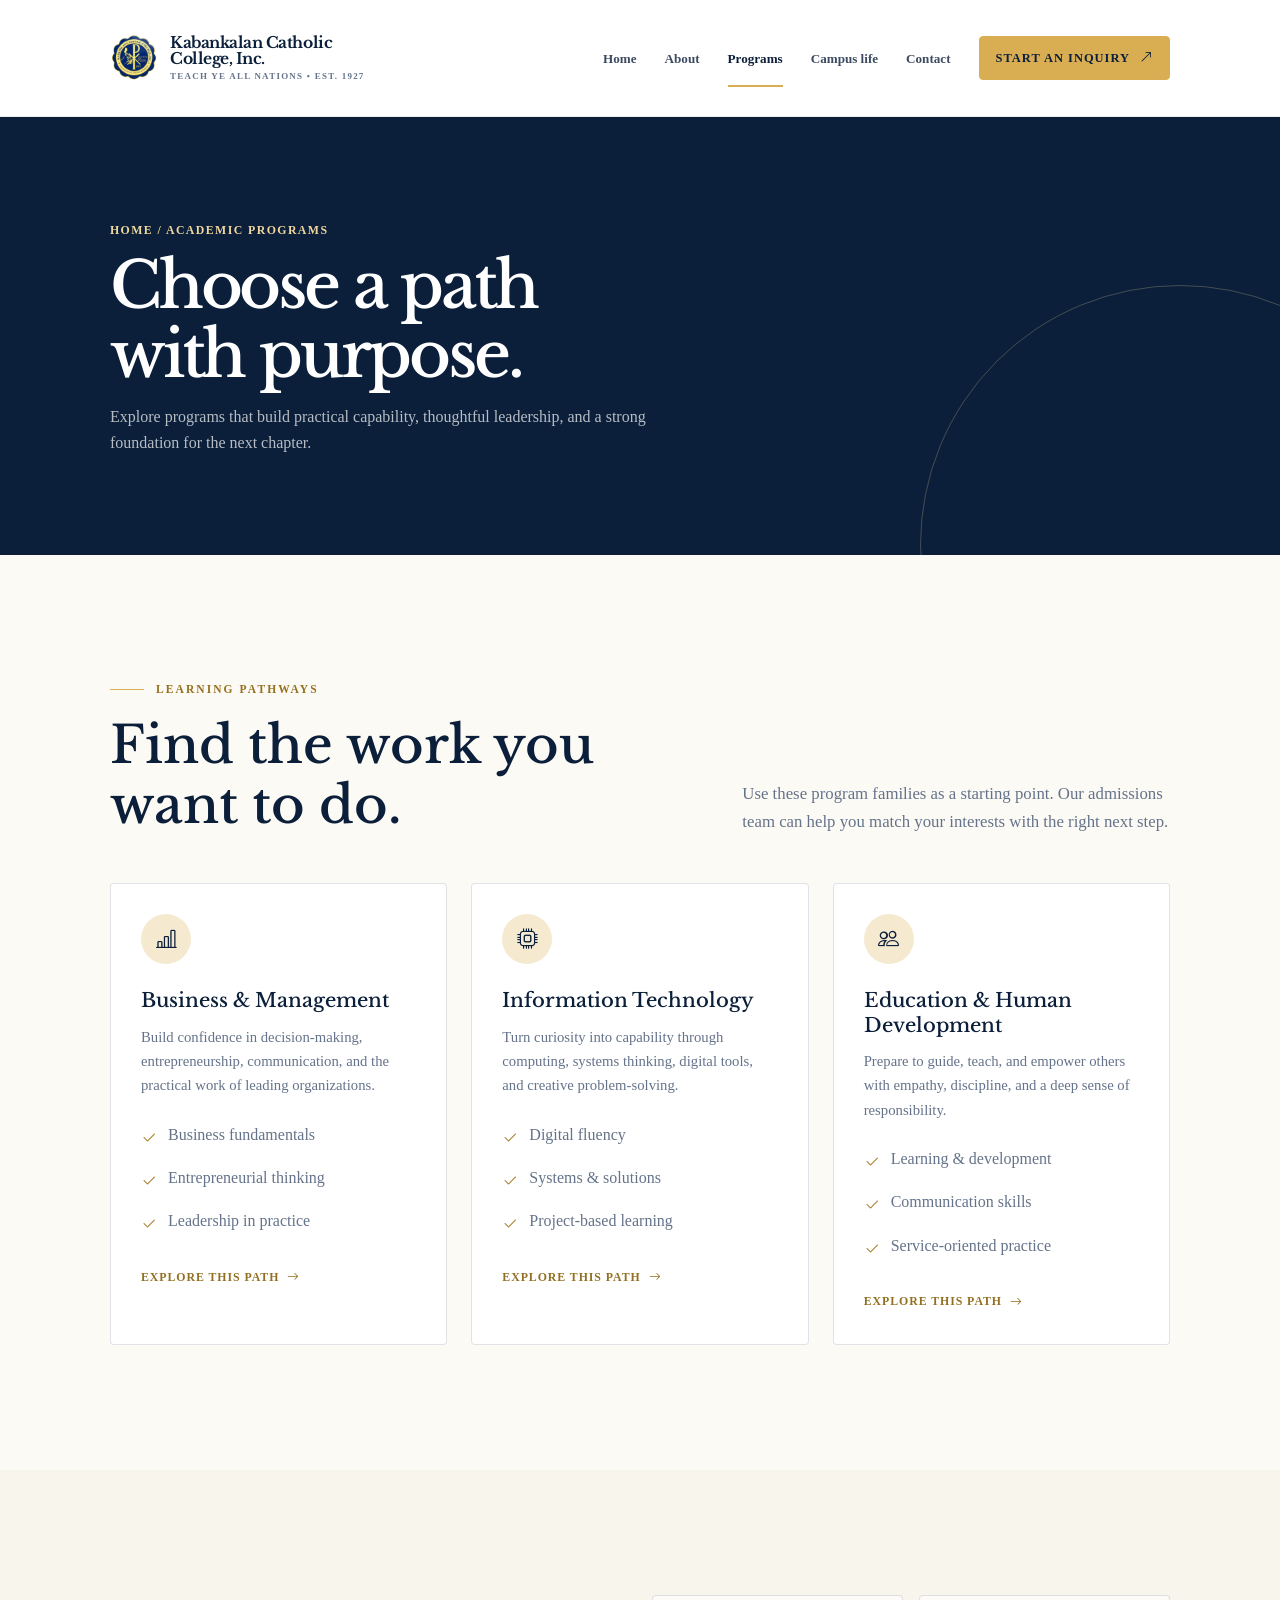
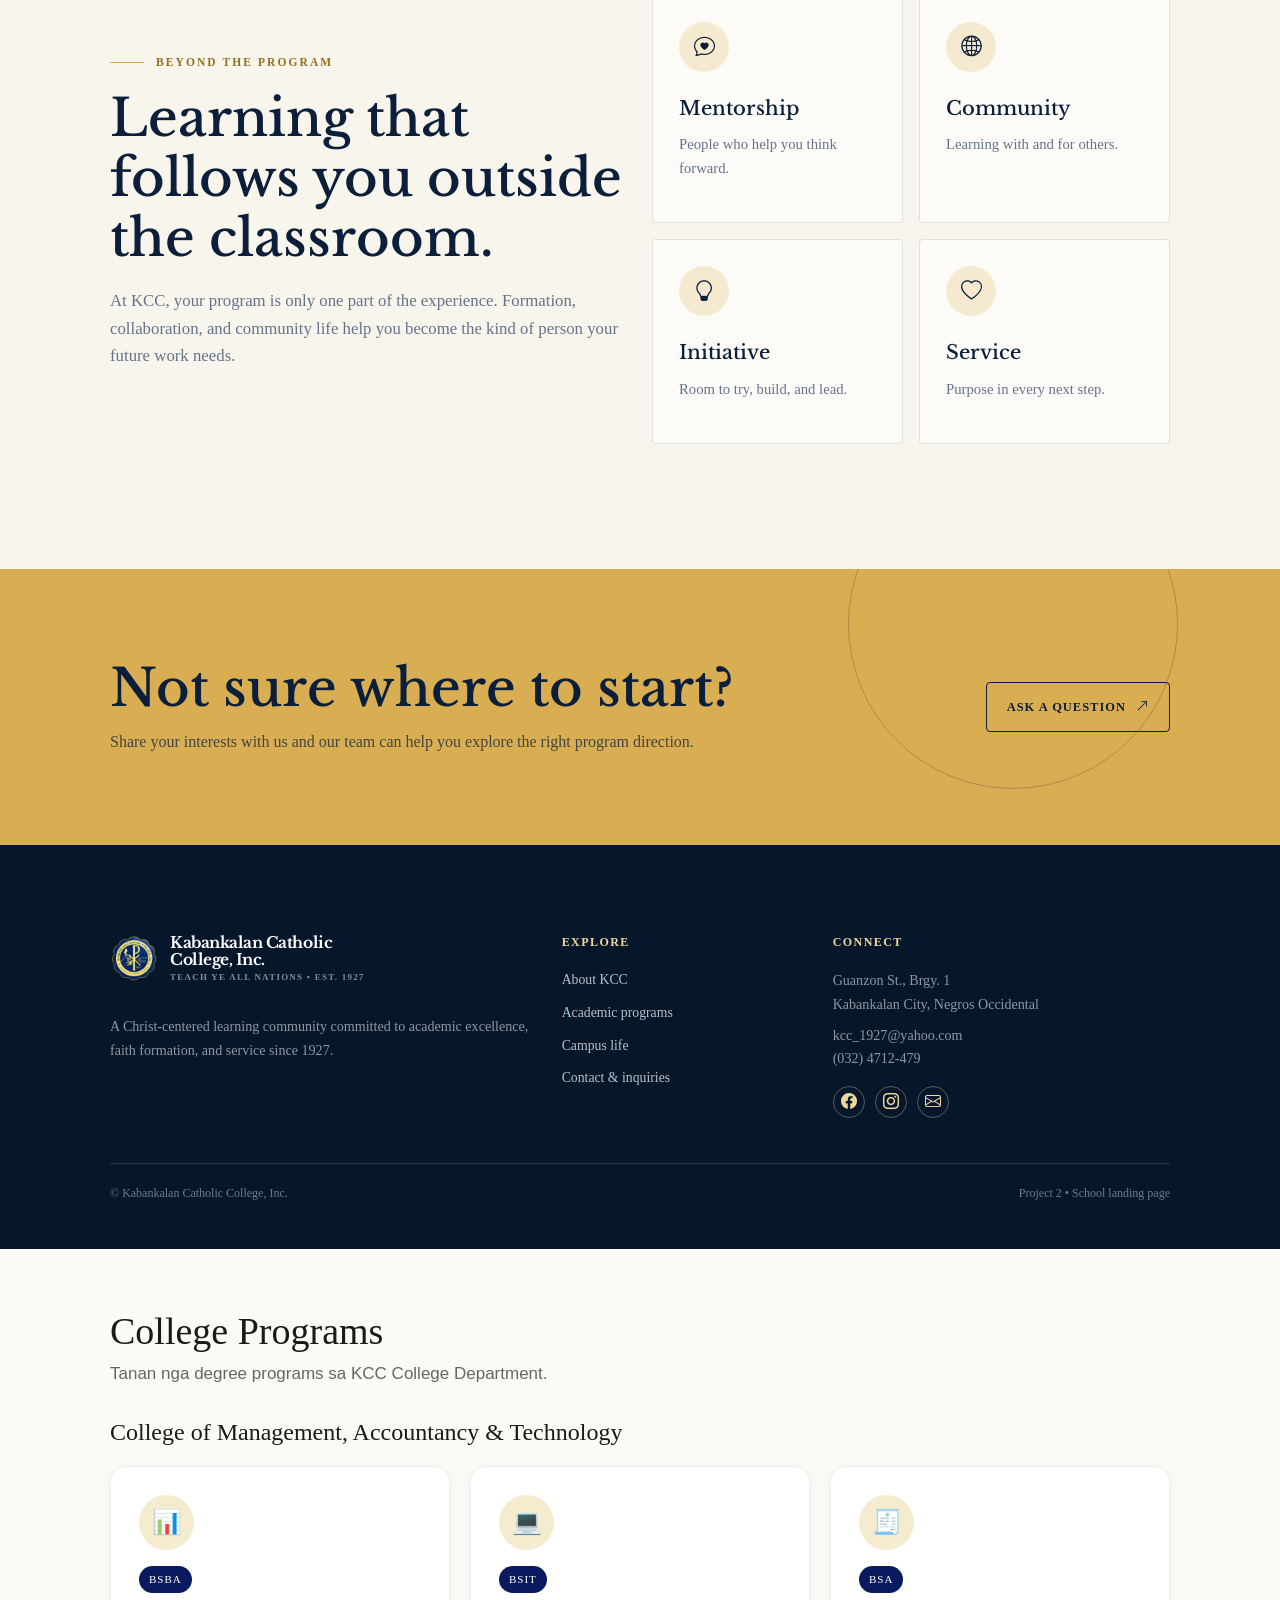
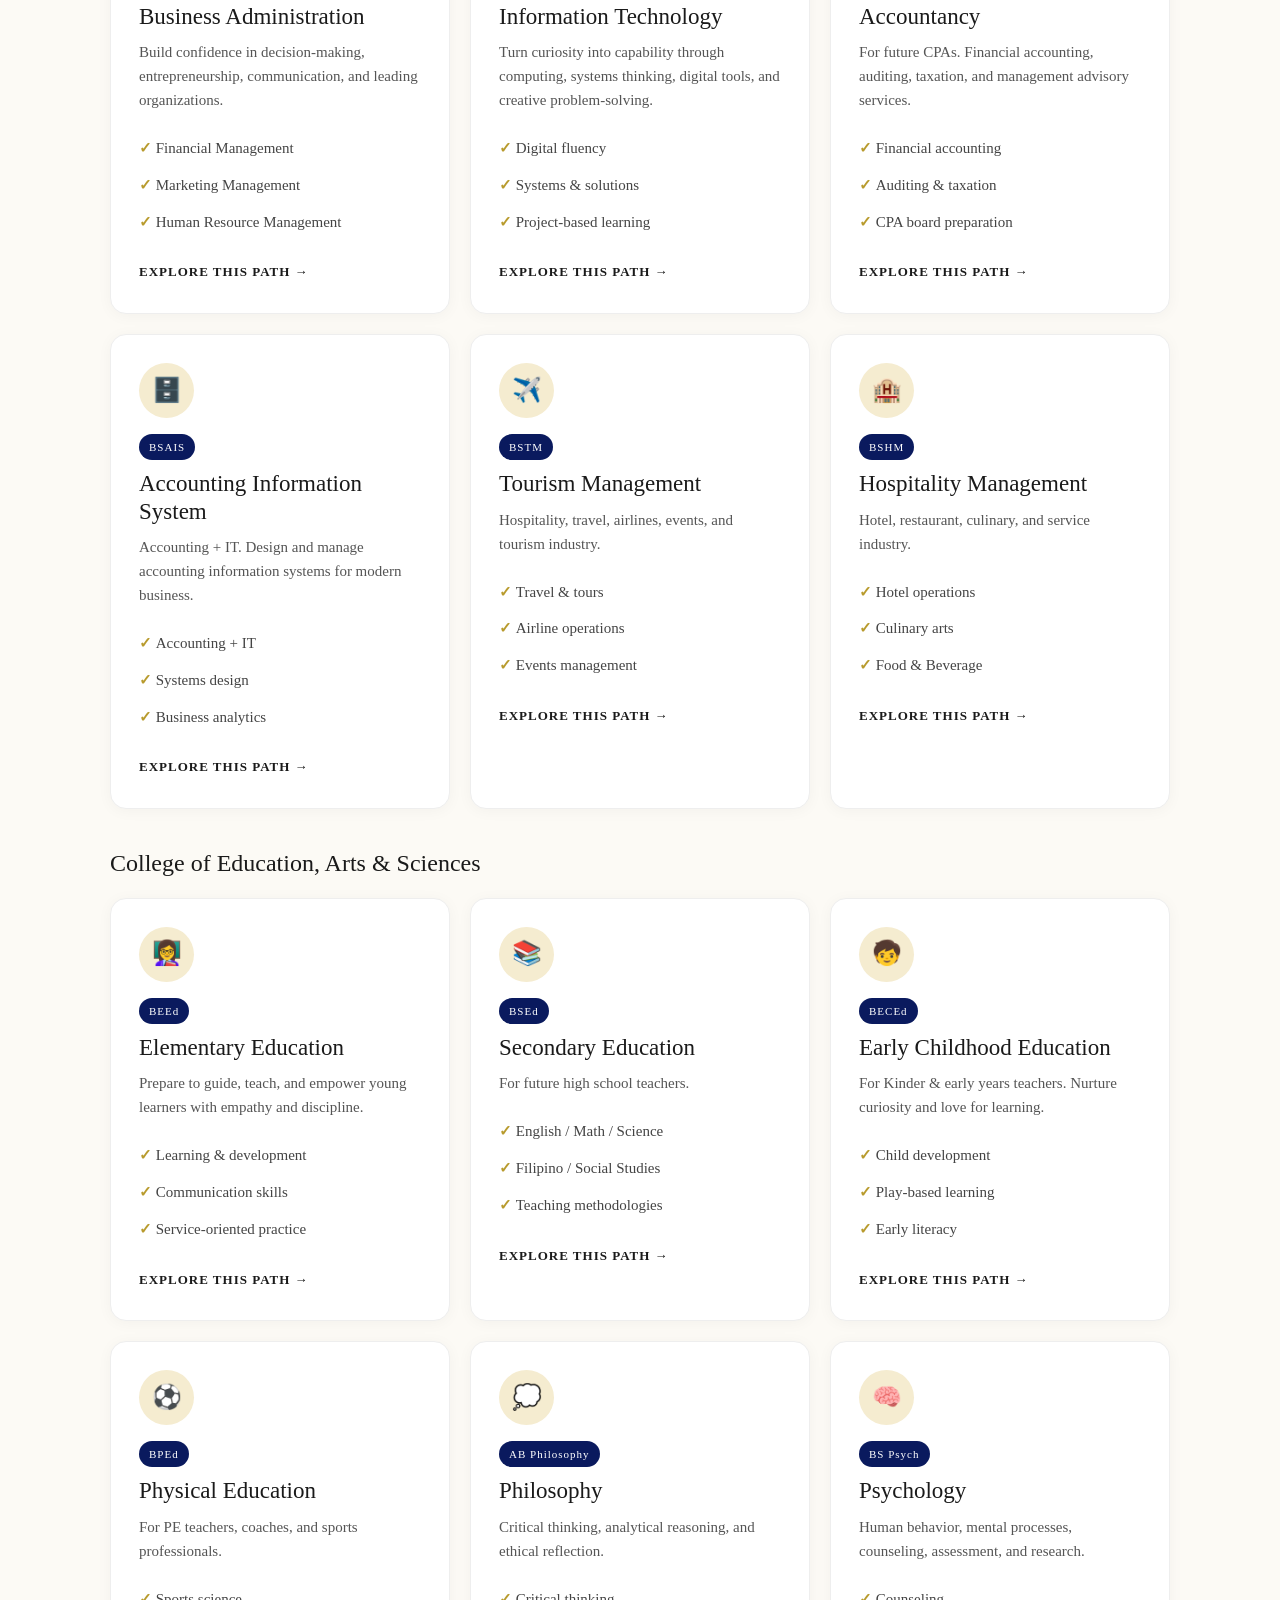
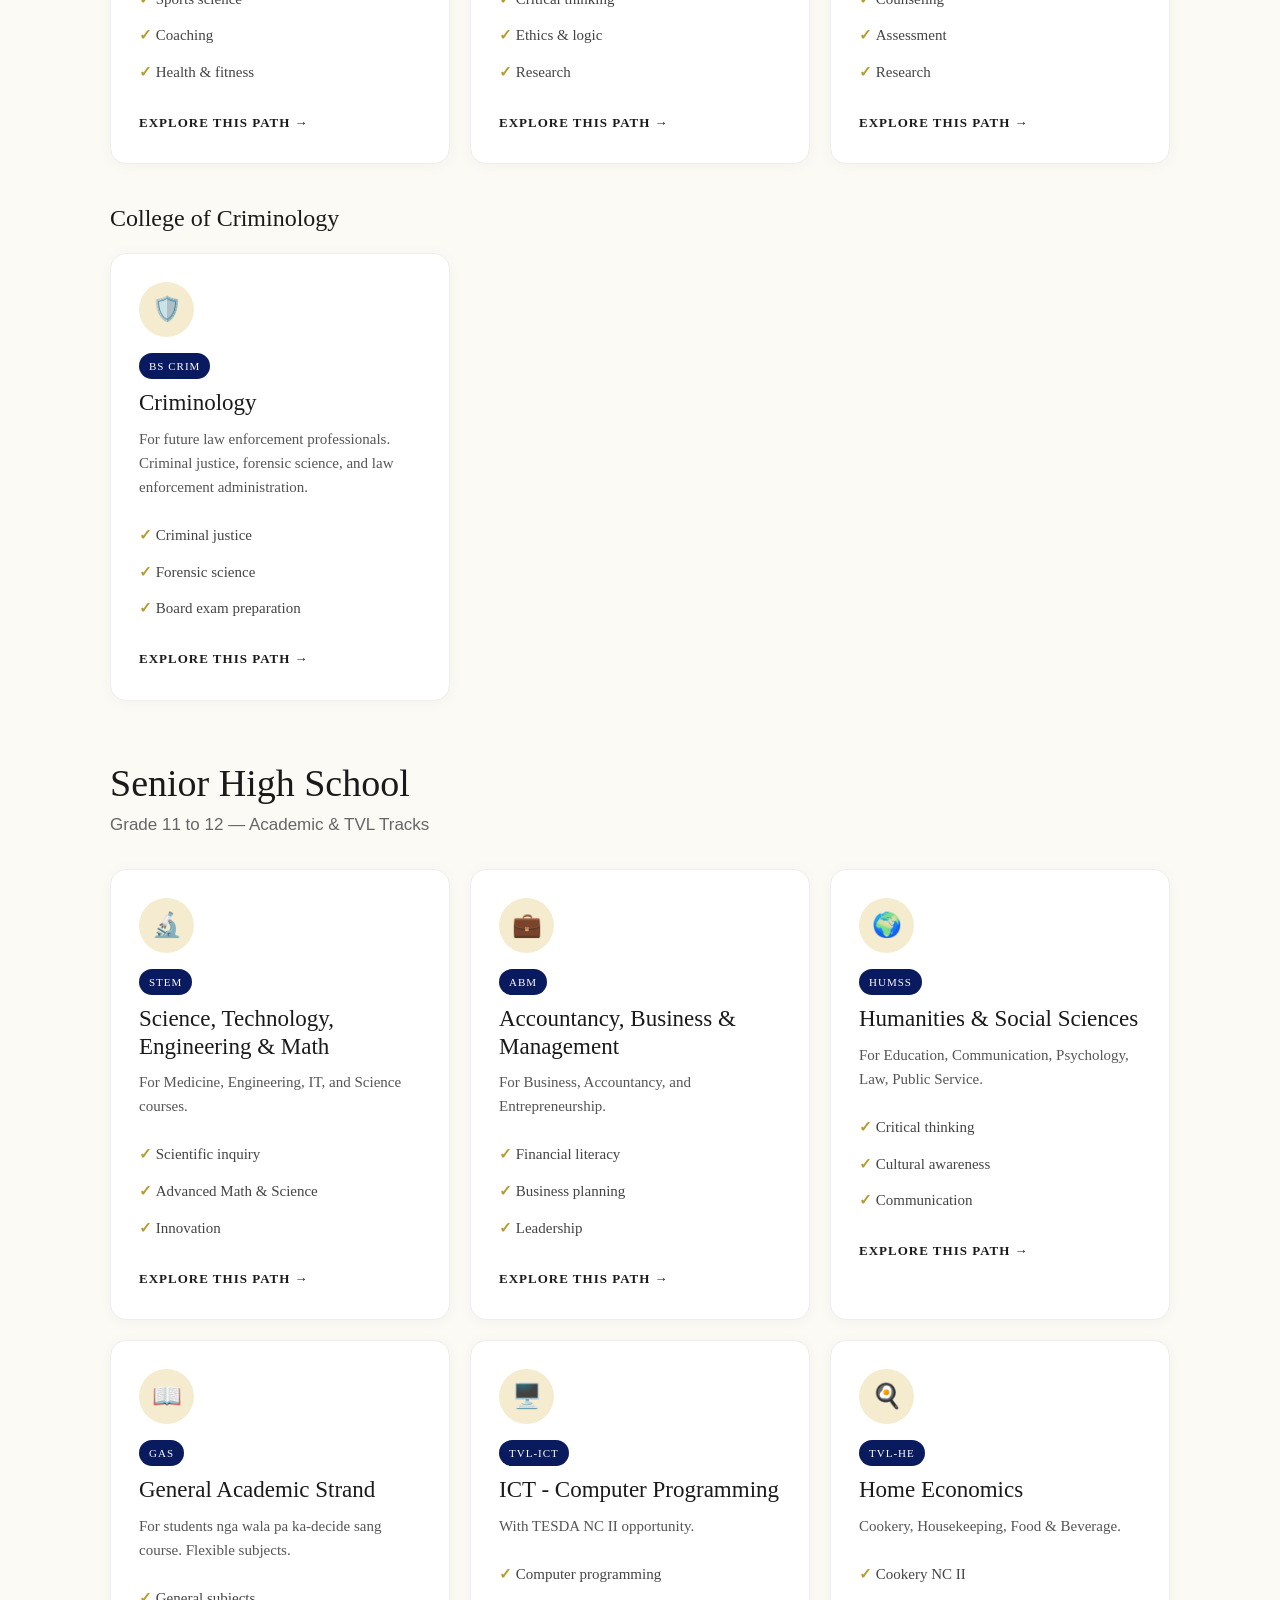
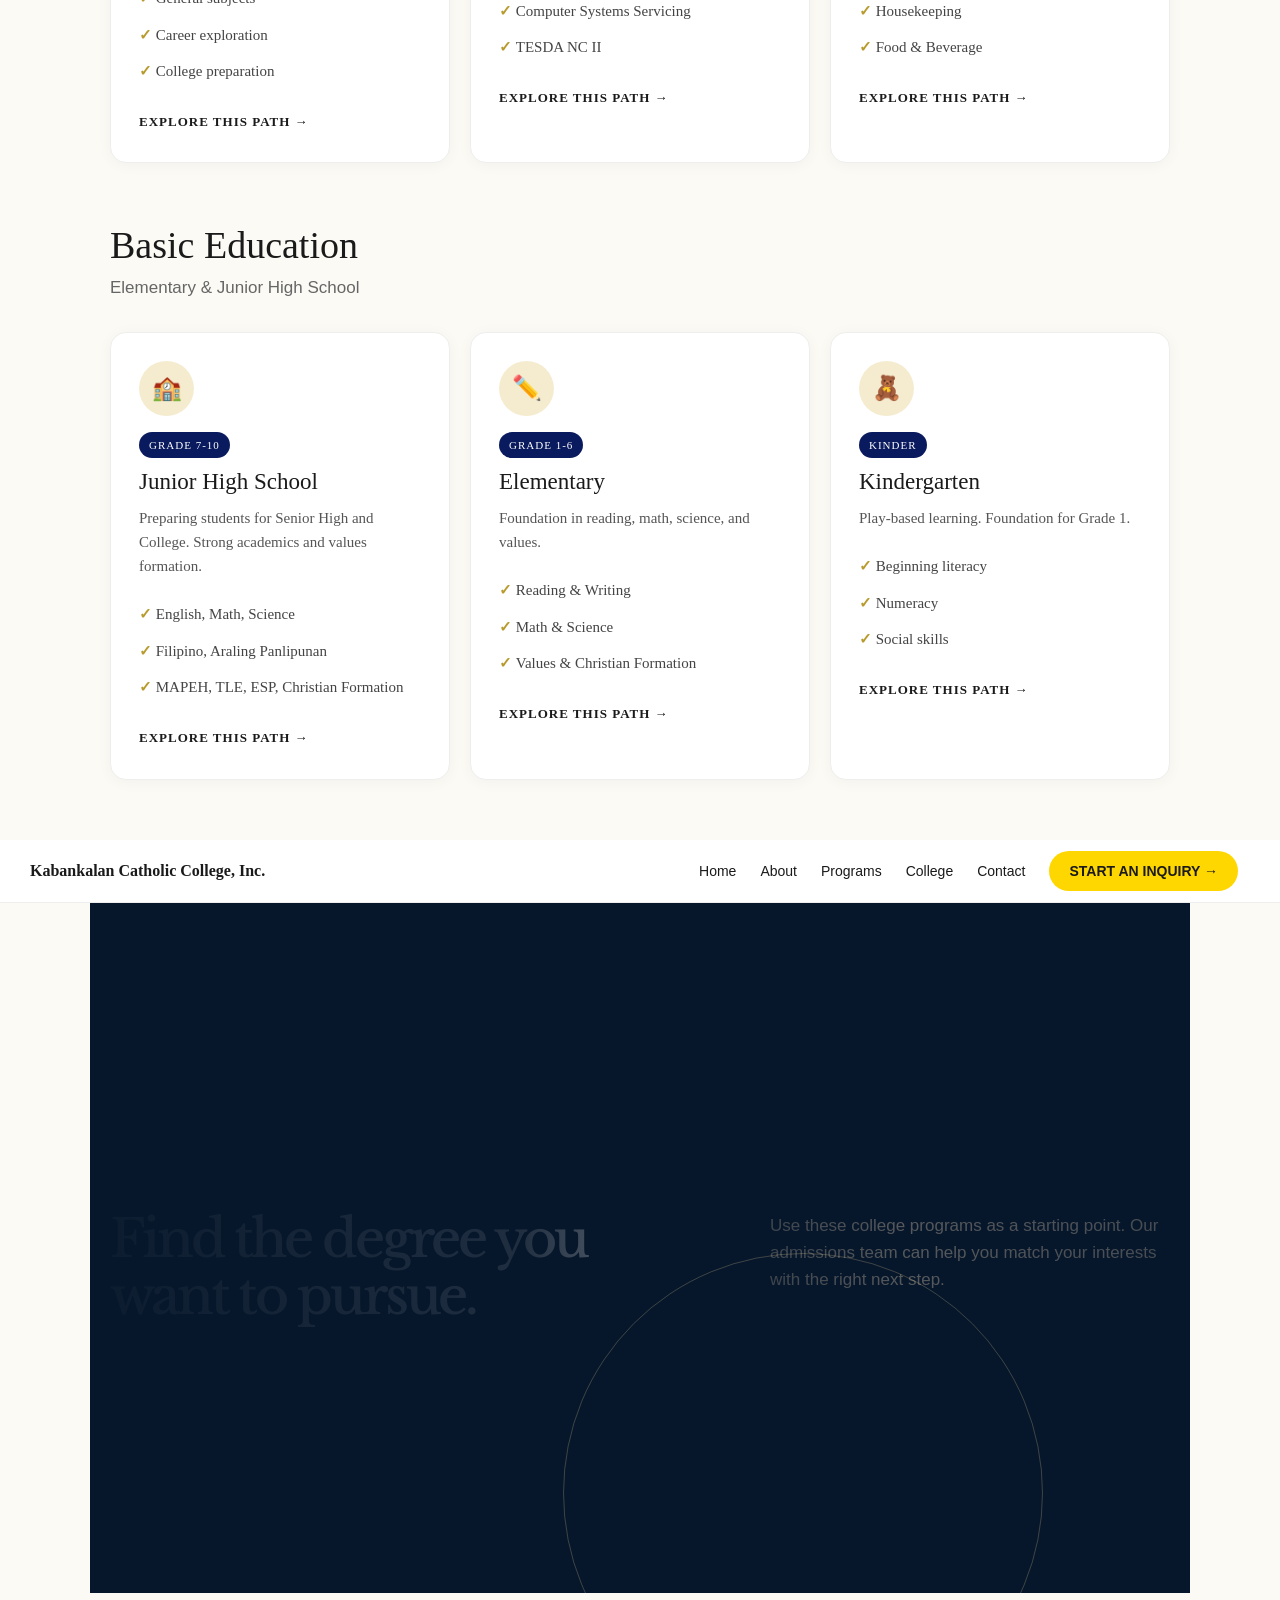
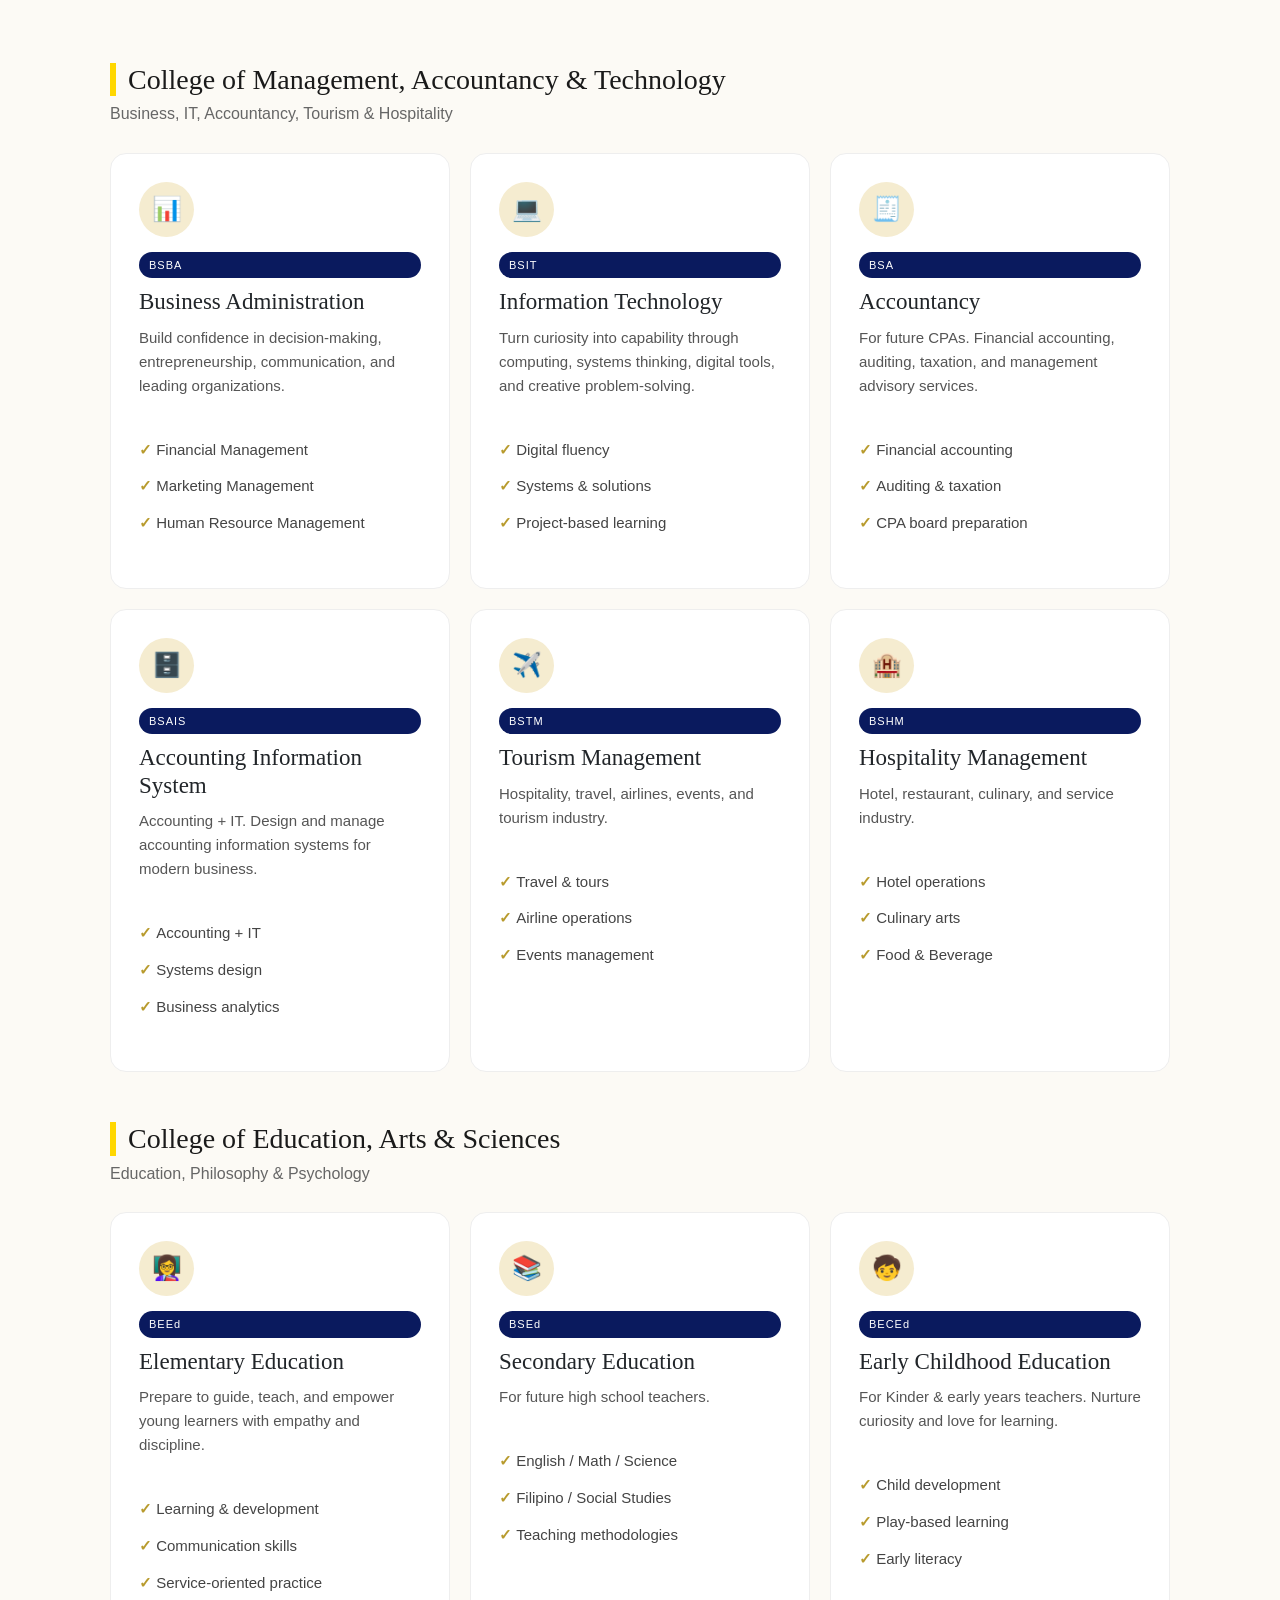
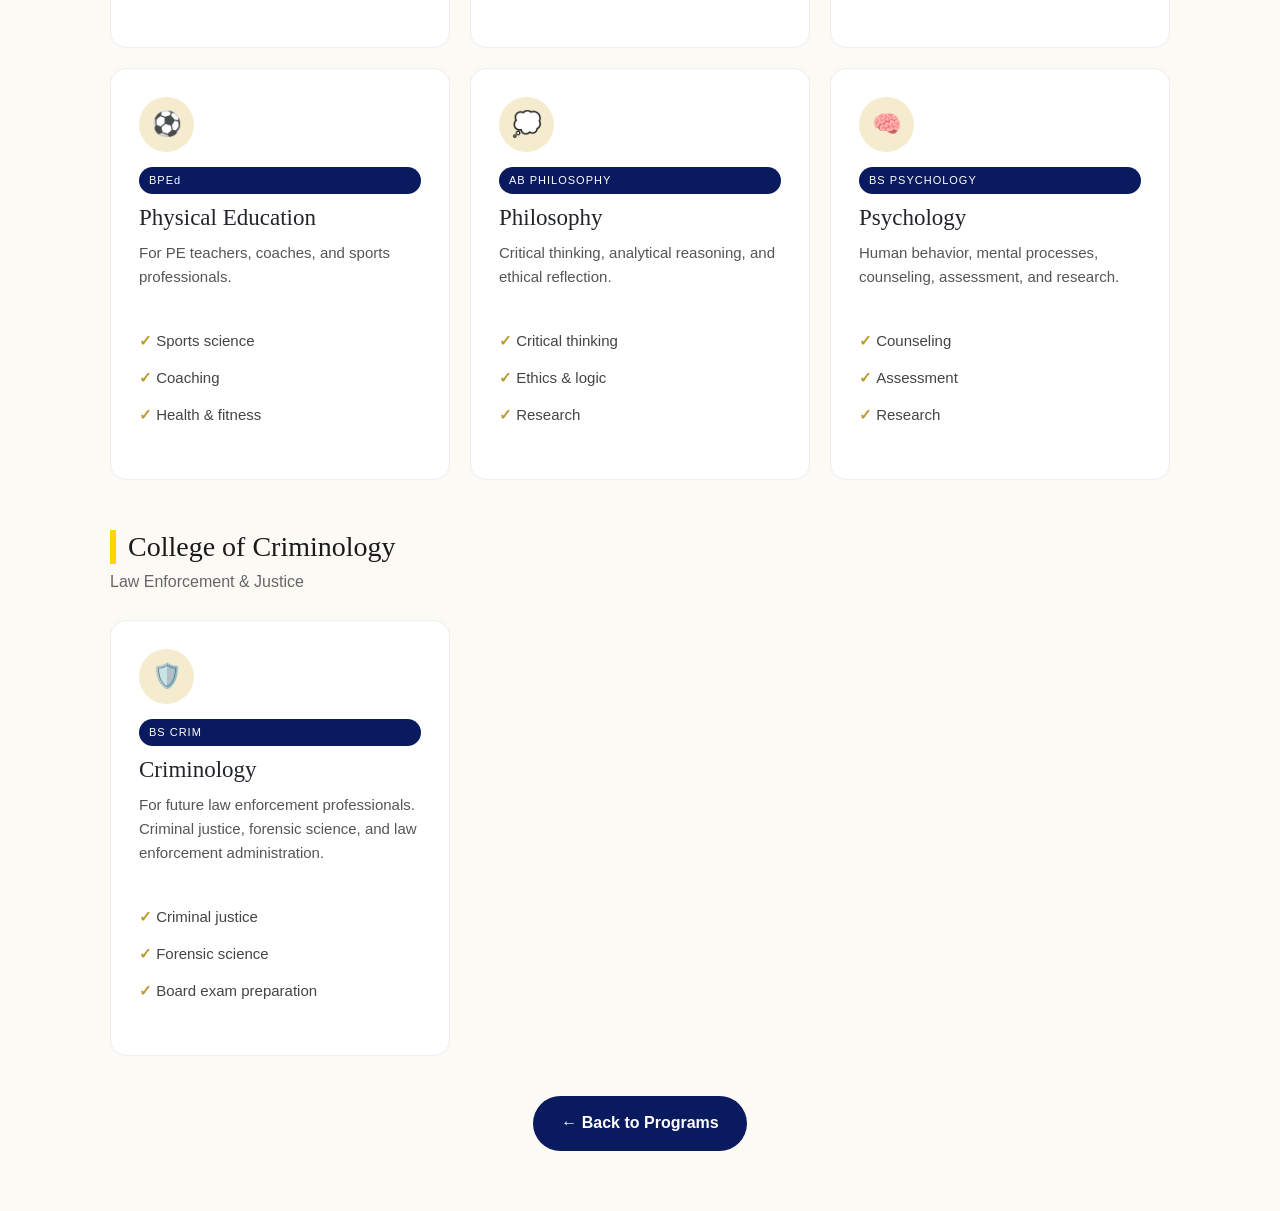
==== commit 2e2ee84f: "Update courses.html" ====
--- a/courses.html
+++ b/courses.html
@@ -86,3 +86,79 @@
 <div class="kcc-card"><div class="kcc-icon">🧸</div><span class="kcc-tag">KINDER</span><h3>Kindergarten</h3><p>Play-based learning. Foundation for Grade 1.</p><ul><li>Beginning literacy</li><li>Numeracy</li><li>Social skills</li></ul><a href="#">EXPLORE THIS PATH →</a></div>
 </div>
 </div>
+
+
+<!DOCTYPE html>
+<html>
+<head>
+<title>College Programs - KCC</title>
+<meta name="viewport" content="width=device-width, initial-scale=1">
+<style>
+body{margin:0;font-family:Georgia,serif;background:#fcfaf5;color:#1a1a1a}
+.topbar{display:flex;justify-content:space-between;align-items:center;padding:18px 30px;background:#fff;border-bottom:1px solid #eee}
+.topbar a{color:#1a1a1a;text-decoration:none;margin:0 12px;font-family:Arial;font-size:14px}
+.btn-yellow{background:#ffd700!important;color:#1a1a1a!important;padding:12px 20px!important;border-radius:30px;font-weight:bold;font-family:Arial}
+.hero{max-width:1100px;margin:auto;padding:60px 20px 20px;display:flex;justify-content:space-between;gap:30px;flex-wrap:wrap}
+.hero h1{font-size:52px;line-height:1.1;margin:0;max-width:600px}
+.hero p{font-family:Arial;color:#666;font-size:17px;line-height:1.6;max-width:400px}
+.container{max-width:1100px;margin:auto;padding:20px}
+h2.sec{font-size:28px;margin:50px 0 5px;border-left:6px solid #ffd700;padding-left:12px}
+p.sub{font-family:Arial;color:#666;margin-bottom:25px}
+.grid{display:grid;grid-template-columns:1fr 1fr 1fr;gap:20px}
+.card{background:#fff;border:1px solid #eee;border-radius:16px;padding:28px}
+.icon{width:55px;height:55px;background:#f5ecd0;border-radius:50%;display:flex;align-items:center;justify-content:center;font-size:24px;margin-bottom:15px}
+.card h3{font-size:23px;margin:0 0 10px}
+.card p{font-family:Arial;color:#555;font-size:15px;line-height:1.6}
+.card ul{list-style:none;padding:0;margin:18px 0;font-family:Arial}
+.card li{padding:6px 0;color:#444;font-size:15px}
+.card li:before{content:"✓ ";color:#b89b2e;font-weight:bold}
+.tag{display:inline-block;background:#0a1a5e;color:#fff;padding:4px 10px;border-radius:20px;font-size:11px;font-family:Arial;letter-spacing:1px;margin-bottom:10px}
+.back{display:inline-block;margin:40px 0;background:#0a1a5e;color:#fff;padding:14px 28px;border-radius:30px;text-decoration:none;font-family:Arial;font-weight:bold}
+@media(max-width:800px){.grid{grid-template-columns:1fr}.hero h1{font-size:36px}}
+</style>
+</head>
+<body>
+
+<div class="topbar">
+<div><b>Kabankalan Catholic College, Inc.</b></div>
+<div><a href="index.html">Home</a><a href="about.html">About</a><a href="courses.html">Programs</a><a href="college.html">College</a><a href="contact.html">Contact</a><a class="btn-yellow" href="#">START AN INQUIRY →</a></div>
+</div>
+
+<div class="hero">
+<h1>Find the degree you want to pursue.</h1>
+<p>Use these college programs as a starting point. Our admissions team can help you match your interests with the right next step.</p>
+</div>
+
+<div class="container">
+<h2 class="sec">College of Management, Accountancy & Technology</h2>
+<p class="sub">Business, IT, Accountancy, Tourism & Hospitality</p>
+<div class="grid">
+<div class="card"><div class="icon">📊</div><span class="tag">BSBA</span><h3>Business Administration</h3><p>Build confidence in decision-making, entrepreneurship, communication, and leading organizations.</p><ul><li>Financial Management</li><li>Marketing Management</li><li>Human Resource Management</li></ul></div>
+<div class="card"><div class="icon">💻</div><span class="tag">BSIT</span><h3>Information Technology</h3><p>Turn curiosity into capability through computing, systems thinking, digital tools, and creative problem-solving.</p><ul><li>Digital fluency</li><li>Systems & solutions</li><li>Project-based learning</li></ul></div>
+<div class="card"><div class="icon">🧾</div><span class="tag">BSA</span><h3>Accountancy</h3><p>For future CPAs. Financial accounting, auditing, taxation, and management advisory services.</p><ul><li>Financial accounting</li><li>Auditing & taxation</li><li>CPA board preparation</li></ul></div>
+<div class="card"><div class="icon">🗄️</div><span class="tag">BSAIS</span><h3>Accounting Information System</h3><p>Accounting + IT. Design and manage accounting information systems for modern business.</p><ul><li>Accounting + IT</li><li>Systems design</li><li>Business analytics</li></ul></div>
+<div class="card"><div class="icon">✈️</div><span class="tag">BSTM</span><h3>Tourism Management</h3><p>Hospitality, travel, airlines, events, and tourism industry.</p><ul><li>Travel & tours</li><li>Airline operations</li><li>Events management</li></ul></div>
+<div class="card"><div class="icon">🏨</div><span class="tag">BSHM</span><h3>Hospitality Management</h3><p>Hotel, restaurant, culinary, and service industry.</p><ul><li>Hotel operations</li><li>Culinary arts</li><li>Food & Beverage</li></ul></div>
+</div>
+
+<h2 class="sec">College of Education, Arts & Sciences</h2>
+<p class="sub">Education, Philosophy & Psychology</p>
+<div class="grid">
+<div class="card"><div class="icon">👩‍🏫</div><span class="tag">BEEd</span><h3>Elementary Education</h3><p>Prepare to guide, teach, and empower young learners with empathy and discipline.</p><ul><li>Learning & development</li><li>Communication skills</li><li>Service-oriented practice</li></ul></div>
+<div class="card"><div class="icon">📚</div><span class="tag">BSEd</span><h3>Secondary Education</h3><p>For future high school teachers.</p><ul><li>English / Math / Science</li><li>Filipino / Social Studies</li><li>Teaching methodologies</li></ul></div>
+<div class="card"><div class="icon">🧒</div><span class="tag">BECEd</span><h3>Early Childhood Education</h3><p>For Kinder & early years teachers. Nurture curiosity and love for learning.</p><ul><li>Child development</li><li>Play-based learning</li><li>Early literacy</li></ul></div>
+<div class="card"><div class="icon">⚽</div><span class="tag">BPEd</span><h3>Physical Education</h3><p>For PE teachers, coaches, and sports professionals.</p><ul><li>Sports science</li><li>Coaching</li><li>Health & fitness</li></ul></div>
+<div class="card"><div class="icon">💭</div><span class="tag">AB PHILOSOPHY</span><h3>Philosophy</h3><p>Critical thinking, analytical reasoning, and ethical reflection.</p><ul><li>Critical thinking</li><li>Ethics & logic</li><li>Research</li></ul></div>
+<div class="card"><div class="icon">🧠</div><span class="tag">BS PSYCHOLOGY</span><h3>Psychology</h3><p>Human behavior, mental processes, counseling, assessment, and research.</p><ul><li>Counseling</li><li>Assessment</li><li>Research</li></ul></div>
+</div>
+
+<h2 class="sec">College of Criminology</h2>
+<p class="sub">Law Enforcement & Justice</p>
+<div class="grid">
+<div class="card"><div class="icon">🛡️</div><span class="tag">BS CRIM</span><h3>Criminology</h3><p>For future law enforcement professionals. Criminal justice, forensic science, and law enforcement administration.</p><ul><li>Criminal justice</li><li>Forensic science</li><li>Board exam preparation</li></ul></div>
+</div>
+
+<center><a class="back" href="courses.html">← Back to Programs</a></center>
+</div>
+</body>
+</html>
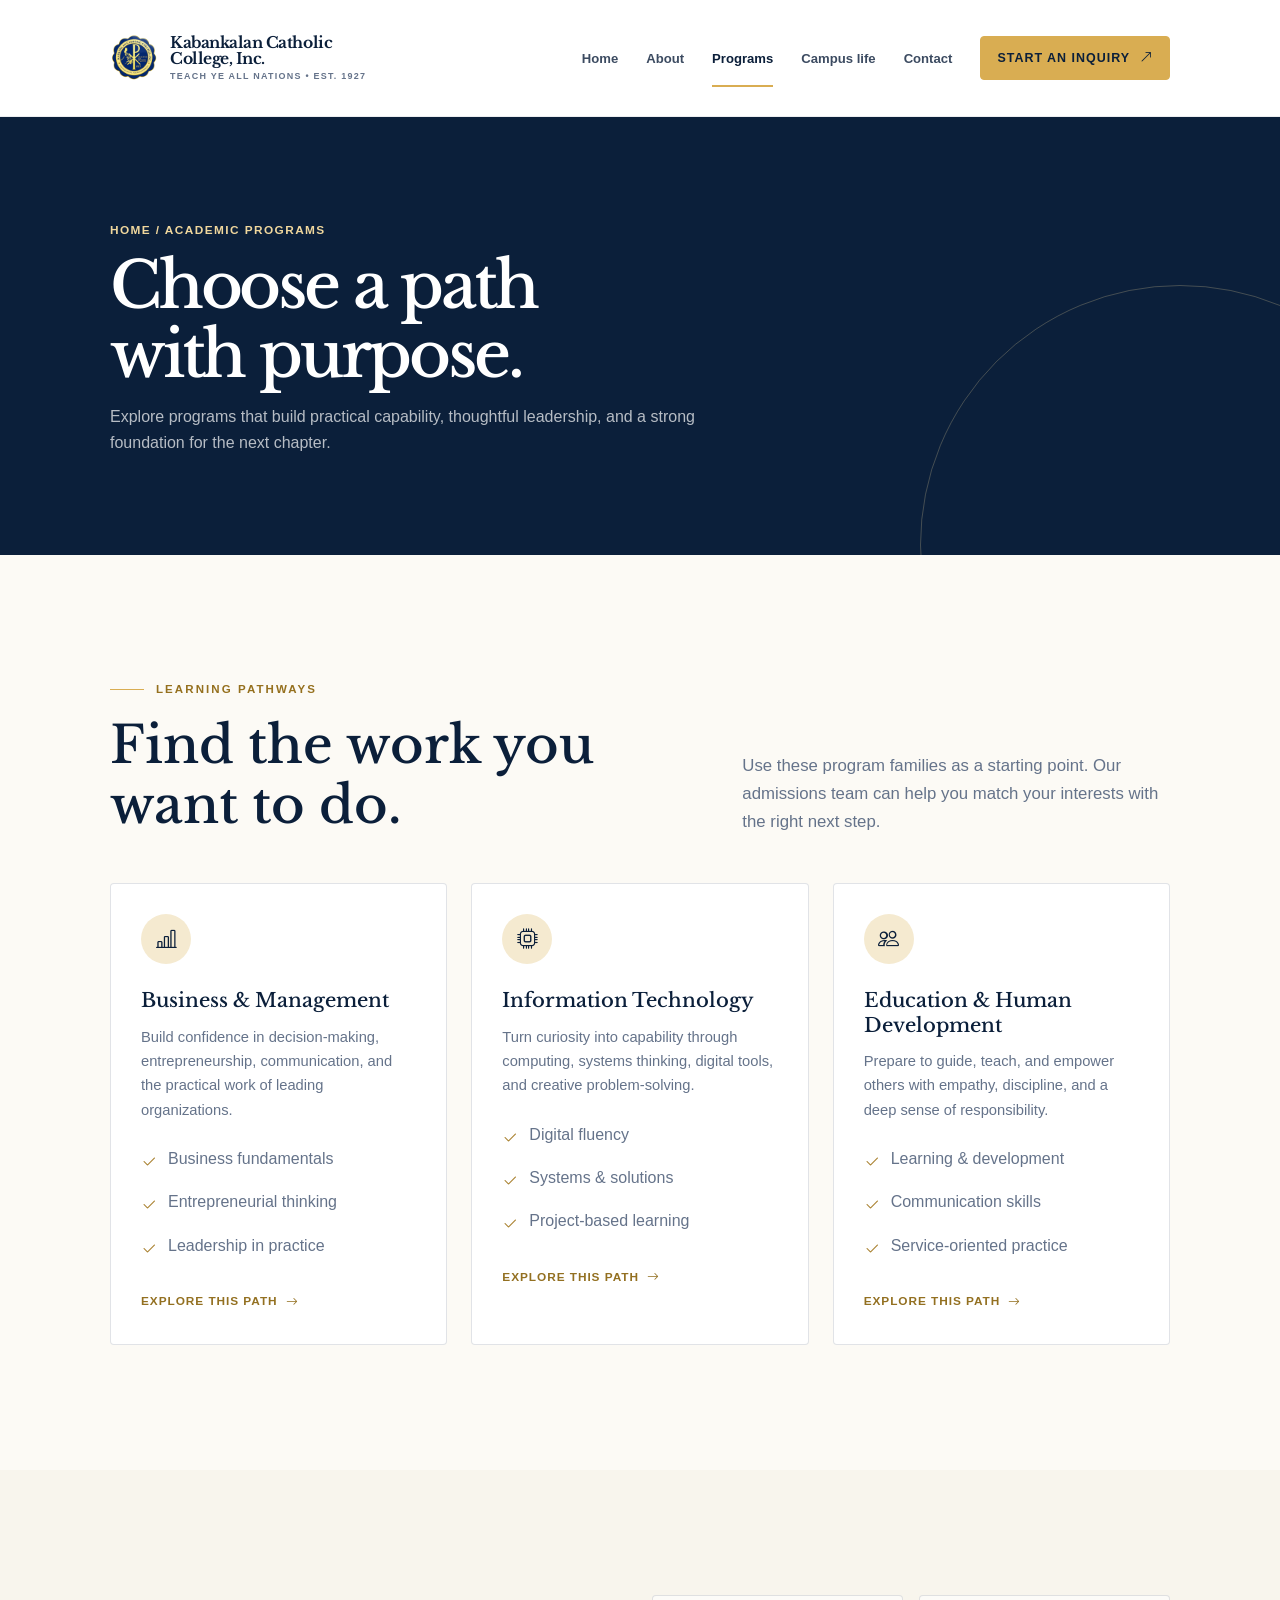
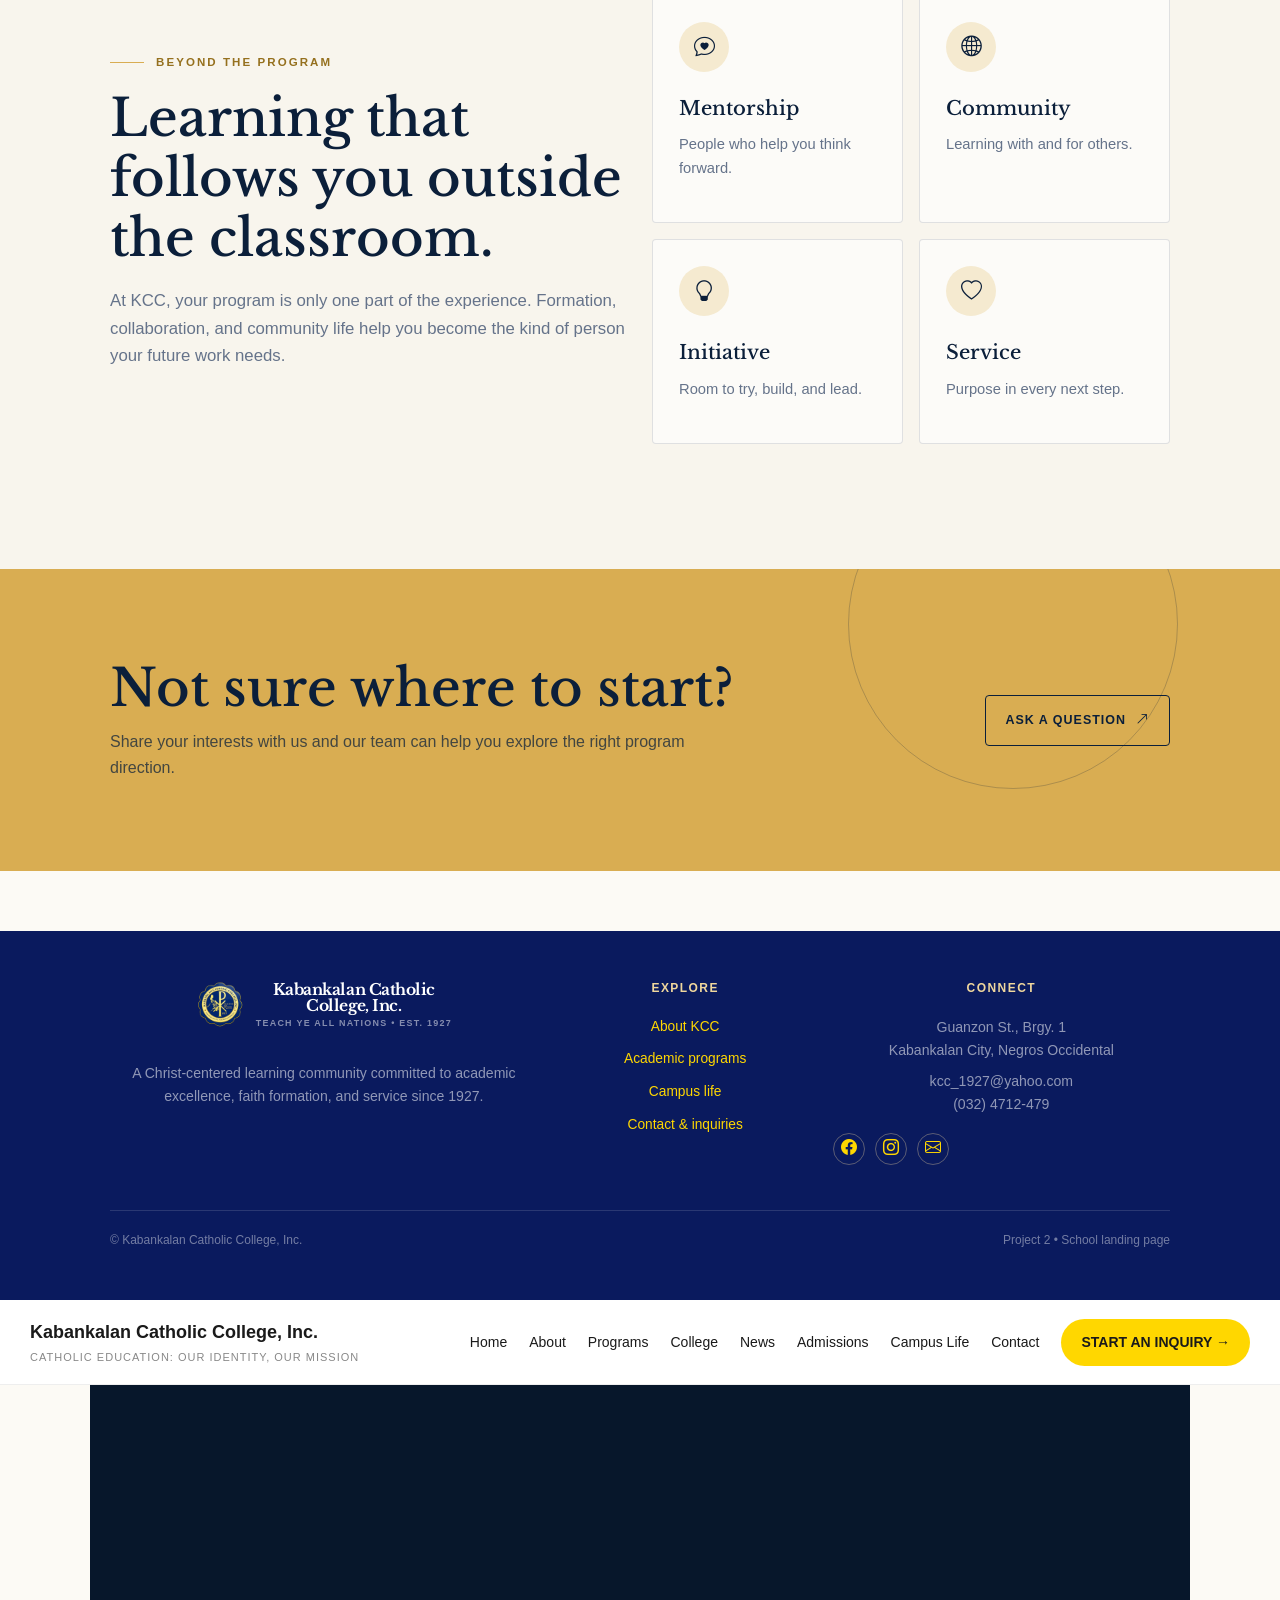
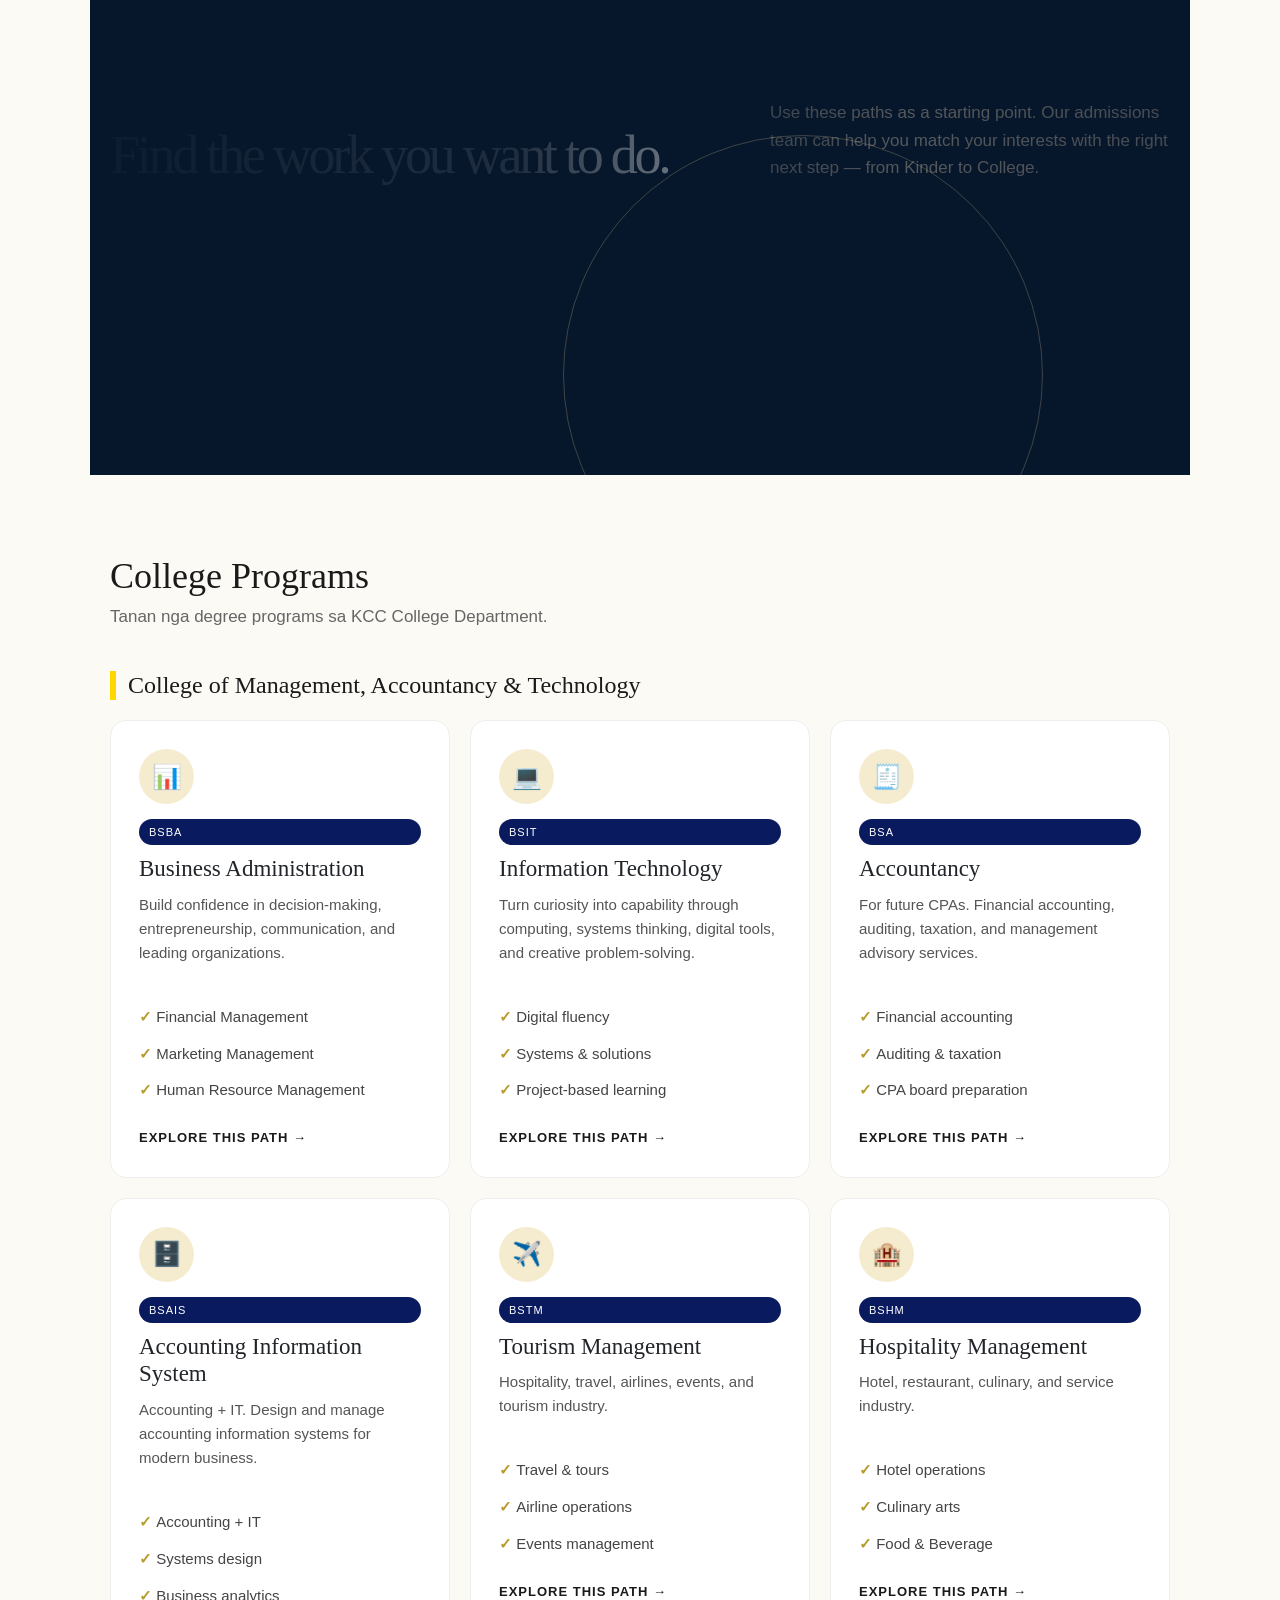
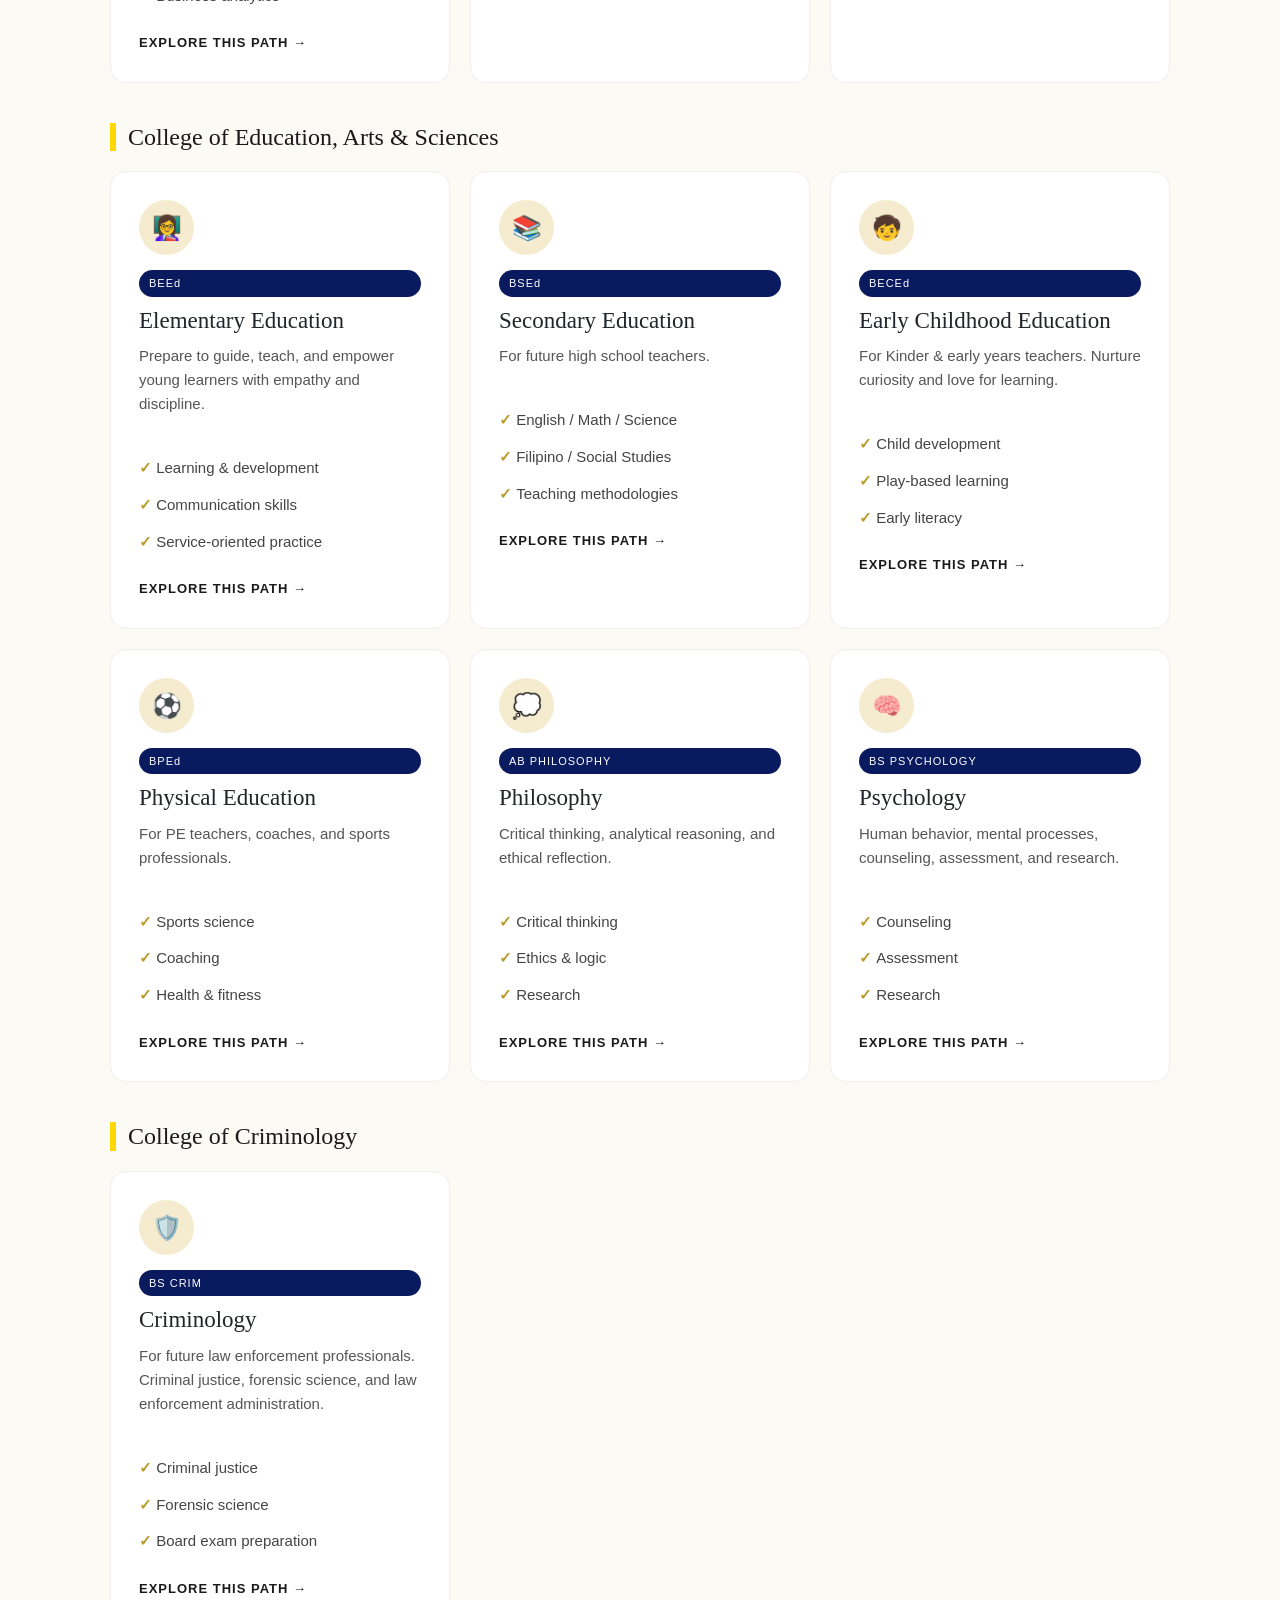
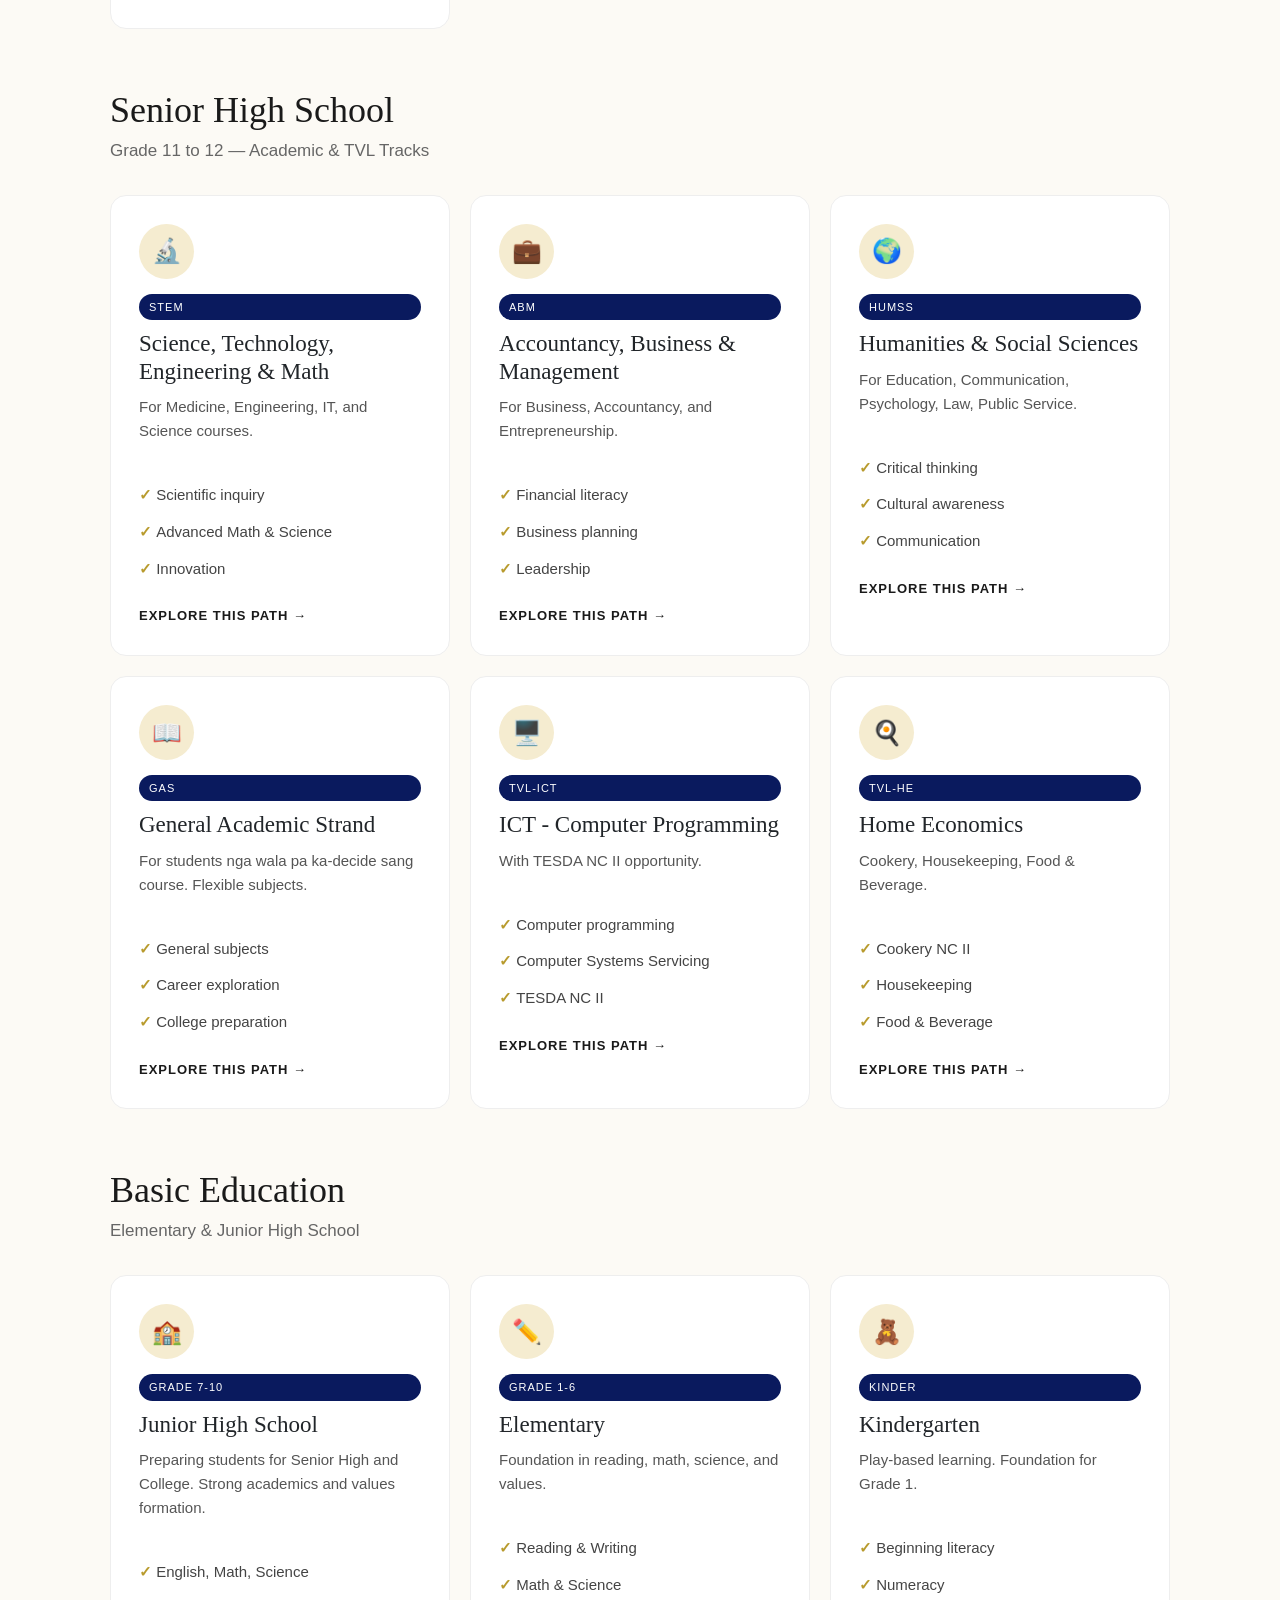
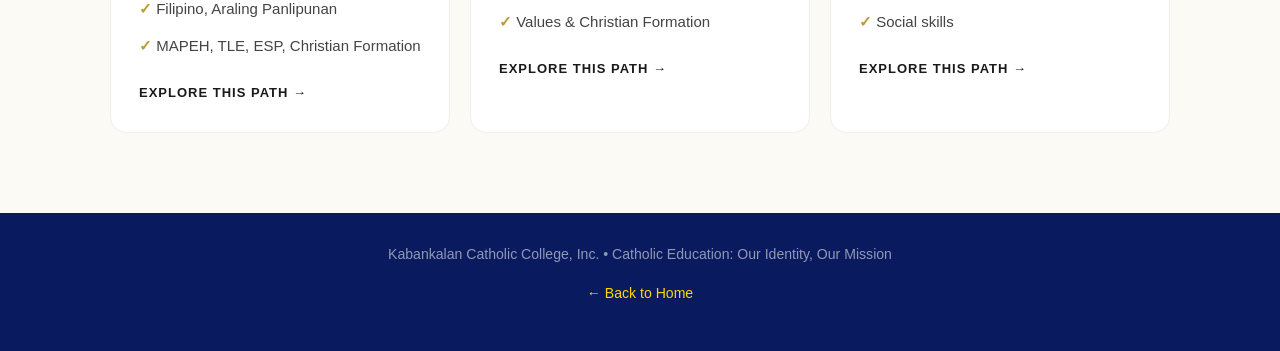
==== commit 3612f88f: "Update courses.html" ====
--- a/courses.html
+++ b/courses.html
@@ -13,152 +13,124 @@
 </body></html>
 
 
-<!-- ===== TANAN NGA PROGRAMS - DUGANG DIRI ===== -->
+<!DOCTYPE html>
+<html lang="en">
+<head>
+<meta charset="UTF-8">
+<meta name="viewport" content="width=device-width, initial-scale=1.0">
+<title>Programs - Kabankalan Catholic College, Inc.</title>
 <style>
-.kcc-section{max-width:1100px;margin:60px auto;padding:0 20px}
-.kcc-section h2{font-family:Georgia,serif;font-size:38px;color:#1a1a1a;margin-bottom:5px}
-.kcc-section p.sub{color:#666;font-size:17px;margin-bottom:30px}
-.kcc-grid{display:grid;grid-template-columns:1fr 1fr 1fr;gap:20px}
-.kcc-card{background:#fff;border:1px solid #eee;border-radius:16px;padding:28px;box-shadow:0 2px 15px rgba(0,0,0,.04)}
-.kcc-icon{width:55px;height:55px;background:#f5ecd0;border-radius:50%;display:flex;align-items:center;justify-content:center;font-size:24px;margin-bottom:15px}
-.kcc-card h3{font-family:Georgia,serif;font-size:23px;margin:0 0 10px}
-.kcc-card p{color:#555;font-size:15px;line-height:1.6}
-.kcc-card ul{list-style:none;padding:0;margin:18px 0}
-.kcc-card li{padding:6px 0;color:#444;font-size:15px}
-.kcc-card li:before{content:"✓ ";color:#b89b2e;font-weight:bold}
-.kcc-card a{color:#1a1a1a;font-weight:bold;text-decoration:none;font-size:13px;letter-spacing:1px}
-.kcc-tag{display:inline-block;background:#0a1a5e;color:#fff;padding:4px 10px;border-radius:20px;font-size:11px;letter-spacing:1px;margin-bottom:10px}
-@media(max-width:800px){.kcc-grid{grid-template-columns:1fr}}
-</style>
-
-<!-- COLLEGE - TANAN -->
-<div class="kcc-section">
-<h2>College Programs</h2>
-<p class="sub">Tanan nga degree programs sa KCC College Department.</p>
-
-<h3 style="font-family:Georgia,serif;font-size:24px;margin-top:30px">College of Management, Accountancy & Technology</h3>
-<div class="kcc-grid" style="margin-top:20px">
-<div class="kcc-card"><div class="kcc-icon">📊</div><span class="kcc-tag">BSBA</span><h3>Business Administration</h3><p>Build confidence in decision-making, entrepreneurship, communication, and leading organizations.</p><ul><li>Financial Management</li><li>Marketing Management</li><li>Human Resource Management</li></ul><a href="#">EXPLORE THIS PATH →</a></div>
-<div class="kcc-card"><div class="kcc-icon">💻</div><span class="kcc-tag">BSIT</span><h3>Information Technology</h3><p>Turn curiosity into capability through computing, systems thinking, digital tools, and creative problem-solving.</p><ul><li>Digital fluency</li><li>Systems & solutions</li><li>Project-based learning</li></ul><a href="#">EXPLORE THIS PATH →</a></div>
-<div class="kcc-card"><div class="kcc-icon">🧾</div><span class="kcc-tag">BSA</span><h3>Accountancy</h3><p>For future CPAs. Financial accounting, auditing, taxation, and management advisory services.</p><ul><li>Financial accounting</li><li>Auditing & taxation</li><li>CPA board preparation</li></ul><a href="#">EXPLORE THIS PATH →</a></div>
-<div class="kcc-card"><div class="kcc-icon">🗄️</div><span class="kcc-tag">BSAIS</span><h3>Accounting Information System</h3><p>Accounting + IT. Design and manage accounting information systems for modern business.</p><ul><li>Accounting + IT</li><li>Systems design</li><li>Business analytics</li></ul><a href="#">EXPLORE THIS PATH →</a></div>
-<div class="kcc-card"><div class="kcc-icon">✈️</div><span class="kcc-tag">BSTM</span><h3>Tourism Management</h3><p>Hospitality, travel, airlines, events, and tourism industry.</p><ul><li>Travel & tours</li><li>Airline operations</li><li>Events management</li></ul><a href="#">EXPLORE THIS PATH →</a></div>
-<div class="kcc-card"><div class="kcc-icon">🏨</div><span class="kcc-tag">BSHM</span><h3>Hospitality Management</h3><p>Hotel, restaurant, culinary, and service industry.</p><ul><li>Hotel operations</li><li>Culinary arts</li><li>Food & Beverage</li></ul><a href="#">EXPLORE THIS PATH →</a></div>
-</div>
-
-<h3 style="font-family:Georgia,serif;font-size:24px;margin-top:40px">College of Education, Arts & Sciences</h3>
-<div class="kcc-grid" style="margin-top:20px">
-<div class="kcc-card"><div class="kcc-icon">👩‍🏫</div><span class="kcc-tag">BEEd</span><h3>Elementary Education</h3><p>Prepare to guide, teach, and empower young learners with empathy and discipline.</p><ul><li>Learning & development</li><li>Communication skills</li><li>Service-oriented practice</li></ul><a href="#">EXPLORE THIS PATH →</a></div>
-<div class="kcc-card"><div class="kcc-icon">📚</div><span class="kcc-tag">BSEd</span><h3>Secondary Education</h3><p>For future high school teachers.</p><ul><li>English / Math / Science</li><li>Filipino / Social Studies</li><li>Teaching methodologies</li></ul><a href="#">EXPLORE THIS PATH →</a></div>
-<div class="kcc-card"><div class="kcc-icon">🧒</div><span class="kcc-tag">BECEd</span><h3>Early Childhood Education</h3><p>For Kinder & early years teachers. Nurture curiosity and love for learning.</p><ul><li>Child development</li><li>Play-based learning</li><li>Early literacy</li></ul><a href="#">EXPLORE THIS PATH →</a></div>
-<div class="kcc-card"><div class="kcc-icon">⚽</div><span class="kcc-tag">BPEd</span><h3>Physical Education</h3><p>For PE teachers, coaches, and sports professionals.</p><ul><li>Sports science</li><li>Coaching</li><li>Health & fitness</li></ul><a href="#">EXPLORE THIS PATH →</a></div>
-<div class="kcc-card"><div class="kcc-icon">💭</div><span class="kcc-tag">AB Philosophy</span><h3>Philosophy</h3><p>Critical thinking, analytical reasoning, and ethical reflection.</p><ul><li>Critical thinking</li><li>Ethics & logic</li><li>Research</li></ul><a href="#">EXPLORE THIS PATH →</a></div>
-<div class="kcc-card"><div class="kcc-icon">🧠</div><span class="kcc-tag">BS Psych</span><h3>Psychology</h3><p>Human behavior, mental processes, counseling, assessment, and research.</p><ul><li>Counseling</li><li>Assessment</li><li>Research</li></ul><a href="#">EXPLORE THIS PATH →</a></div>
-</div>
-
-<h3 style="font-family:Georgia,serif;font-size:24px;margin-top:40px">College of Criminology</h3>
-<div class="kcc-grid" style="margin-top:20px">
-<div class="kcc-card"><div class="kcc-icon">🛡️</div><span class="kcc-tag">BS CRIM</span><h3>Criminology</h3><p>For future law enforcement professionals. Criminal justice, forensic science, and law enforcement administration.</p><ul><li>Criminal justice</li><li>Forensic science</li><li>Board exam preparation</li></ul><a href="#">EXPLORE THIS PATH →</a></div>
-</div>
-</div>
-
-<!-- SENIOR HIGH -->
-<div class="kcc-section">
-<h2>Senior High School</h2>
-<p class="sub">Grade 11 to 12 — Academic & TVL Tracks</p>
-<div class="kcc-grid">
-<div class="kcc-card"><div class="kcc-icon">🔬</div><span class="kcc-tag">STEM</span><h3>Science, Technology, Engineering & Math</h3><p>For Medicine, Engineering, IT, and Science courses.</p><ul><li>Scientific inquiry</li><li>Advanced Math & Science</li><li>Innovation</li></ul><a href="#">EXPLORE THIS PATH →</a></div>
-<div class="kcc-card"><div class="kcc-icon">💼</div><span class="kcc-tag">ABM</span><h3>Accountancy, Business & Management</h3><p>For Business, Accountancy, and Entrepreneurship.</p><ul><li>Financial literacy</li><li>Business planning</li><li>Leadership</li></ul><a href="#">EXPLORE THIS PATH →</a></div>
-<div class="kcc-card"><div class="kcc-icon">🌍</div><span class="kcc-tag">HUMSS</span><h3>Humanities & Social Sciences</h3><p>For Education, Communication, Psychology, Law, Public Service.</p><ul><li>Critical thinking</li><li>Cultural awareness</li><li>Communication</li></ul><a href="#">EXPLORE THIS PATH →</a></div>
-<div class="kcc-card"><div class="kcc-icon">📖</div><span class="kcc-tag">GAS</span><h3>General Academic Strand</h3><p>For students nga wala pa ka-decide sang course. Flexible subjects.</p><ul><li>General subjects</li><li>Career exploration</li><li>College preparation</li></ul><a href="#">EXPLORE THIS PATH →</a></div>
-<div class="kcc-card"><div class="kcc-icon">🖥️</div><span class="kcc-tag">TVL-ICT</span><h3>ICT - Computer Programming</h3><p>With TESDA NC II opportunity.</p><ul><li>Computer programming</li><li>Computer Systems Servicing</li><li>TESDA NC II</li></ul><a href="#">EXPLORE THIS PATH →</a></div>
-<div class="kcc-card"><div class="kcc-icon">🍳</div><span class="kcc-tag">TVL-HE</span><h3>Home Economics</h3><p>Cookery, Housekeeping, Food & Beverage.</p><ul><li>Cookery NC II</li><li>Housekeeping</li><li>Food & Beverage</li></ul><a href="#">EXPLORE THIS PATH →</a></div>
-</div>
-</div>
-
-<!-- JUNIOR HIGH + ELEMENTARY -->
-<div class="kcc-section">
-<h2>Basic Education</h2>
-<p class="sub">Elementary & Junior High School</p>
-<div class="kcc-grid">
-<div class="kcc-card"><div class="kcc-icon">🏫</div><span class="kcc-tag">GRADE 7-10</span><h3>Junior High School</h3><p>Preparing students for Senior High and College. Strong academics and values formation.</p><ul><li>English, Math, Science</li><li>Filipino, Araling Panlipunan</li><li>MAPEH, TLE, ESP, Christian Formation</li></ul><a href="#">EXPLORE THIS PATH →</a></div>
-<div class="kcc-card"><div class="kcc-icon">✏️</div><span class="kcc-tag">GRADE 1-6</span><h3>Elementary</h3><p>Foundation in reading, math, science, and values.</p><ul><li>Reading & Writing</li><li>Math & Science</li><li>Values & Christian Formation</li></ul><a href="#">EXPLORE THIS PATH →</a></div>
-<div class="kcc-card"><div class="kcc-icon">🧸</div><span class="kcc-tag">KINDER</span><h3>Kindergarten</h3><p>Play-based learning. Foundation for Grade 1.</p><ul><li>Beginning literacy</li><li>Numeracy</li><li>Social skills</li></ul><a href="#">EXPLORE THIS PATH →</a></div>
-</div>
-</div>
-
-
-<!DOCTYPE html>
-<html>
-<head>
-<title>College Programs - KCC</title>
-<meta name="viewport" content="width=device-width, initial-scale=1">
-<style>
-body{margin:0;font-family:Georgia,serif;background:#fcfaf5;color:#1a1a1a}
-.topbar{display:flex;justify-content:space-between;align-items:center;padding:18px 30px;background:#fff;border-bottom:1px solid #eee}
-.topbar a{color:#1a1a1a;text-decoration:none;margin:0 12px;font-family:Arial;font-size:14px}
-.btn-yellow{background:#ffd700!important;color:#1a1a1a!important;padding:12px 20px!important;border-radius:30px;font-weight:bold;font-family:Arial}
-.hero{max-width:1100px;margin:auto;padding:60px 20px 20px;display:flex;justify-content:space-between;gap:30px;flex-wrap:wrap}
-.hero h1{font-size:52px;line-height:1.1;margin:0;max-width:600px}
-.hero p{font-family:Arial;color:#666;font-size:17px;line-height:1.6;max-width:400px}
+*{box-sizing:border-box}
+body{margin:0;font-family:Arial,sans-serif;background:#fcfaf5;color:#1a1a1a}
+a{text-decoration:none;color:#1a1a1a}
+.topbar{display:flex;justify-content:space-between;align-items:center;padding:18px 30px;background:#fff;border-bottom:1px solid #eee;position:sticky;top:0;z-index:10;flex-wrap:wrap;gap:10px}
+.logo{font-weight:bold;font-size:18px}
+.logo span{display:block;font-size:11px;color:#888;font-weight:normal;letter-spacing:1px}
+.nav{display:flex;gap:22px;align-items:center;flex-wrap:wrap}
+.nav a{font-size:14px}
+.btn-yellow{background:#ffd700!important;padding:12px 20px!important;border-radius:30px;font-weight:bold}
+.hero{max-width:1100px;margin:auto;padding:60px 20px 10px;display:flex;justify-content:space-between;gap:30px;flex-wrap:wrap}
+.hero h1{font-family:Georgia,serif;font-size:54px;line-height:1.1;margin:0;max-width:600px}
+.hero p{color:#666;font-size:17px;line-height:1.6;max-width:400px}
 .container{max-width:1100px;margin:auto;padding:20px}
-h2.sec{font-size:28px;margin:50px 0 5px;border-left:6px solid #ffd700;padding-left:12px}
-p.sub{font-family:Arial;color:#666;margin-bottom:25px}
-.grid{display:grid;grid-template-columns:1fr 1fr 1fr;gap:20px}
+h2.sec{font-family:Georgia,serif;font-size:36px;margin:60px 0 5px}
+p.sub{color:#666;font-size:17px;margin-bottom:30px}
+h3.group{font-family:Georgia,serif;font-size:24px;margin:40px 0 5px;border-left:6px solid #ffd700;padding-left:12px}
+.grid{display:grid;grid-template-columns:1fr 1fr 1fr;gap:20px;margin-top:20px}
 .card{background:#fff;border:1px solid #eee;border-radius:16px;padding:28px}
 .icon{width:55px;height:55px;background:#f5ecd0;border-radius:50%;display:flex;align-items:center;justify-content:center;font-size:24px;margin-bottom:15px}
-.card h3{font-size:23px;margin:0 0 10px}
-.card p{font-family:Arial;color:#555;font-size:15px;line-height:1.6}
-.card ul{list-style:none;padding:0;margin:18px 0;font-family:Arial}
+.card h3{font-family:Georgia,serif;font-size:23px;margin:0 0 10px}
+.card p{color:#555;font-size:15px;line-height:1.6}
+.card ul{list-style:none;padding:0;margin:18px 0}
 .card li{padding:6px 0;color:#444;font-size:15px}
 .card li:before{content:"✓ ";color:#b89b2e;font-weight:bold}
-.tag{display:inline-block;background:#0a1a5e;color:#fff;padding:4px 10px;border-radius:20px;font-size:11px;font-family:Arial;letter-spacing:1px;margin-bottom:10px}
-.back{display:inline-block;margin:40px 0;background:#0a1a5e;color:#fff;padding:14px 28px;border-radius:30px;text-decoration:none;font-family:Arial;font-weight:bold}
-@media(max-width:800px){.grid{grid-template-columns:1fr}.hero h1{font-size:36px}}
+.card a{font-weight:bold;font-size:13px;letter-spacing:1px}
+.tag{display:inline-block;background:#0a1a5e;color:#fff;padding:4px 10px;border-radius:20px;font-size:11px;letter-spacing:1px;margin-bottom:10px}
+.footer{background:#0a1a5e;color:#fff;text-align:center;padding:30px;margin-top:60px}
+.footer a{color:#ffd700}
+@media(max-width:800px){.grid{grid-template-columns:1fr}.hero h1{font-size:36px}.nav{font-size:13px}}
 </style>
 </head>
 <body>
 
 <div class="topbar">
-<div><b>Kabankalan Catholic College, Inc.</b></div>
-<div><a href="index.html">Home</a><a href="about.html">About</a><a href="courses.html">Programs</a><a href="college.html">College</a><a href="contact.html">Contact</a><a class="btn-yellow" href="#">START AN INQUIRY →</a></div>
+<div class="logo">Kabankalan Catholic College, Inc.<span>CATHOLIC EDUCATION: OUR IDENTITY, OUR MISSION</span></div>
+<div class="nav">
+<a href="index.html">Home</a>
+<a href="about.html">About</a>
+<a href="courses.html">Programs</a>
+<a href="college.html">College</a>
+<a href="#">News</a>
+<a href="#">Admissions</a>
+<a href="#">Campus Life</a>
+<a href="contact.html">Contact</a>
+<a class="btn-yellow" href="#">START AN INQUIRY →</a>
+</div>
 </div>
 
 <div class="hero">
-<h1>Find the degree you want to pursue.</h1>
-<p>Use these college programs as a starting point. Our admissions team can help you match your interests with the right next step.</p>
+<h1>Find the work you want to do.</h1>
+<p>Use these paths as a starting point. Our admissions team can help you match your interests with the right next step — from Kinder to College.</p>
 </div>
 
 <div class="container">
-<h2 class="sec">College of Management, Accountancy & Technology</h2>
-<p class="sub">Business, IT, Accountancy, Tourism & Hospitality</p>
+
+<!-- COLLEGE -->
+<h2 class="sec">College Programs</h2>
+<p class="sub">Tanan nga degree programs sa KCC College Department.</p>
+
+<h3 class="group">College of Management, Accountancy & Technology</h3>
 <div class="grid">
-<div class="card"><div class="icon">📊</div><span class="tag">BSBA</span><h3>Business Administration</h3><p>Build confidence in decision-making, entrepreneurship, communication, and leading organizations.</p><ul><li>Financial Management</li><li>Marketing Management</li><li>Human Resource Management</li></ul></div>
-<div class="card"><div class="icon">💻</div><span class="tag">BSIT</span><h3>Information Technology</h3><p>Turn curiosity into capability through computing, systems thinking, digital tools, and creative problem-solving.</p><ul><li>Digital fluency</li><li>Systems & solutions</li><li>Project-based learning</li></ul></div>
-<div class="card"><div class="icon">🧾</div><span class="tag">BSA</span><h3>Accountancy</h3><p>For future CPAs. Financial accounting, auditing, taxation, and management advisory services.</p><ul><li>Financial accounting</li><li>Auditing & taxation</li><li>CPA board preparation</li></ul></div>
-<div class="card"><div class="icon">🗄️</div><span class="tag">BSAIS</span><h3>Accounting Information System</h3><p>Accounting + IT. Design and manage accounting information systems for modern business.</p><ul><li>Accounting + IT</li><li>Systems design</li><li>Business analytics</li></ul></div>
-<div class="card"><div class="icon">✈️</div><span class="tag">BSTM</span><h3>Tourism Management</h3><p>Hospitality, travel, airlines, events, and tourism industry.</p><ul><li>Travel & tours</li><li>Airline operations</li><li>Events management</li></ul></div>
-<div class="card"><div class="icon">🏨</div><span class="tag">BSHM</span><h3>Hospitality Management</h3><p>Hotel, restaurant, culinary, and service industry.</p><ul><li>Hotel operations</li><li>Culinary arts</li><li>Food & Beverage</li></ul></div>
+<div class="card"><div class="icon">📊</div><span class="tag">BSBA</span><h3>Business Administration</h3><p>Build confidence in decision-making, entrepreneurship, communication, and leading organizations.</p><ul><li>Financial Management</li><li>Marketing Management</li><li>Human Resource Management</li></ul><a href="#">EXPLORE THIS PATH →</a></div>
+<div class="card"><div class="icon">💻</div><span class="tag">BSIT</span><h3>Information Technology</h3><p>Turn curiosity into capability through computing, systems thinking, digital tools, and creative problem-solving.</p><ul><li>Digital fluency</li><li>Systems & solutions</li><li>Project-based learning</li></ul><a href="#">EXPLORE THIS PATH →</a></div>
+<div class="card"><div class="icon">🧾</div><span class="tag">BSA</span><h3>Accountancy</h3><p>For future CPAs. Financial accounting, auditing, taxation, and management advisory services.</p><ul><li>Financial accounting</li><li>Auditing & taxation</li><li>CPA board preparation</li></ul><a href="#">EXPLORE THIS PATH →</a></div>
+<div class="card"><div class="icon">🗄️</div><span class="tag">BSAIS</span><h3>Accounting Information System</h3><p>Accounting + IT. Design and manage accounting information systems for modern business.</p><ul><li>Accounting + IT</li><li>Systems design</li><li>Business analytics</li></ul><a href="#">EXPLORE THIS PATH →</a></div>
+<div class="card"><div class="icon">✈️</div><span class="tag">BSTM</span><h3>Tourism Management</h3><p>Hospitality, travel, airlines, events, and tourism industry.</p><ul><li>Travel & tours</li><li>Airline operations</li><li>Events management</li></ul><a href="#">EXPLORE THIS PATH →</a></div>
+<div class="card"><div class="icon">🏨</div><span class="tag">BSHM</span><h3>Hospitality Management</h3><p>Hotel, restaurant, culinary, and service industry.</p><ul><li>Hotel operations</li><li>Culinary arts</li><li>Food & Beverage</li></ul><a href="#">EXPLORE THIS PATH →</a></div>
 </div>
 
-<h2 class="sec">College of Education, Arts & Sciences</h2>
-<p class="sub">Education, Philosophy & Psychology</p>
+<h3 class="group">College of Education, Arts & Sciences</h3>
 <div class="grid">
-<div class="card"><div class="icon">👩‍🏫</div><span class="tag">BEEd</span><h3>Elementary Education</h3><p>Prepare to guide, teach, and empower young learners with empathy and discipline.</p><ul><li>Learning & development</li><li>Communication skills</li><li>Service-oriented practice</li></ul></div>
-<div class="card"><div class="icon">📚</div><span class="tag">BSEd</span><h3>Secondary Education</h3><p>For future high school teachers.</p><ul><li>English / Math / Science</li><li>Filipino / Social Studies</li><li>Teaching methodologies</li></ul></div>
-<div class="card"><div class="icon">🧒</div><span class="tag">BECEd</span><h3>Early Childhood Education</h3><p>For Kinder & early years teachers. Nurture curiosity and love for learning.</p><ul><li>Child development</li><li>Play-based learning</li><li>Early literacy</li></ul></div>
-<div class="card"><div class="icon">⚽</div><span class="tag">BPEd</span><h3>Physical Education</h3><p>For PE teachers, coaches, and sports professionals.</p><ul><li>Sports science</li><li>Coaching</li><li>Health & fitness</li></ul></div>
-<div class="card"><div class="icon">💭</div><span class="tag">AB PHILOSOPHY</span><h3>Philosophy</h3><p>Critical thinking, analytical reasoning, and ethical reflection.</p><ul><li>Critical thinking</li><li>Ethics & logic</li><li>Research</li></ul></div>
-<div class="card"><div class="icon">🧠</div><span class="tag">BS PSYCHOLOGY</span><h3>Psychology</h3><p>Human behavior, mental processes, counseling, assessment, and research.</p><ul><li>Counseling</li><li>Assessment</li><li>Research</li></ul></div>
+<div class="card"><div class="icon">👩‍🏫</div><span class="tag">BEEd</span><h3>Elementary Education</h3><p>Prepare to guide, teach, and empower young learners with empathy and discipline.</p><ul><li>Learning & development</li><li>Communication skills</li><li>Service-oriented practice</li></ul><a href="#">EXPLORE THIS PATH →</a></div>
+<div class="card"><div class="icon">📚</div><span class="tag">BSEd</span><h3>Secondary Education</h3><p>For future high school teachers.</p><ul><li>English / Math / Science</li><li>Filipino / Social Studies</li><li>Teaching methodologies</li></ul><a href="#">EXPLORE THIS PATH →</a></div>
+<div class="card"><div class="icon">🧒</div><span class="tag">BECEd</span><h3>Early Childhood Education</h3><p>For Kinder & early years teachers. Nurture curiosity and love for learning.</p><ul><li>Child development</li><li>Play-based learning</li><li>Early literacy</li></ul><a href="#">EXPLORE THIS PATH →</a></div>
+<div class="card"><div class="icon">⚽</div><span class="tag">BPEd</span><h3>Physical Education</h3><p>For PE teachers, coaches, and sports professionals.</p><ul><li>Sports science</li><li>Coaching</li><li>Health & fitness</li></ul><a href="#">EXPLORE THIS PATH →</a></div>
+<div class="card"><div class="icon">💭</div><span class="tag">AB PHILOSOPHY</span><h3>Philosophy</h3><p>Critical thinking, analytical reasoning, and ethical reflection.</p><ul><li>Critical thinking</li><li>Ethics & logic</li><li>Research</li></ul><a href="#">EXPLORE THIS PATH →</a></div>
+<div class="card"><div class="icon">🧠</div><span class="tag">BS PSYCHOLOGY</span><h3>Psychology</h3><p>Human behavior, mental processes, counseling, assessment, and research.</p><ul><li>Counseling</li><li>Assessment</li><li>Research</li></ul><a href="#">EXPLORE THIS PATH →</a></div>
 </div>
 
-<h2 class="sec">College of Criminology</h2>
-<p class="sub">Law Enforcement & Justice</p>
+<h3 class="group">College of Criminology</h3>
 <div class="grid">
-<div class="card"><div class="icon">🛡️</div><span class="tag">BS CRIM</span><h3>Criminology</h3><p>For future law enforcement professionals. Criminal justice, forensic science, and law enforcement administration.</p><ul><li>Criminal justice</li><li>Forensic science</li><li>Board exam preparation</li></ul></div>
+<div class="card"><div class="icon">🛡️</div><span class="tag">BS CRIM</span><h3>Criminology</h3><p>For future law enforcement professionals. Criminal justice, forensic science, and law enforcement administration.</p><ul><li>Criminal justice</li><li>Forensic science</li><li>Board exam preparation</li></ul><a href="#">EXPLORE THIS PATH →</a></div>
 </div>
 
-<center><a class="back" href="courses.html">← Back to Programs</a></center>
+<!-- SENIOR HIGH -->
+<h2 class="sec">Senior High School</h2>
+<p class="sub">Grade 11 to 12 — Academic & TVL Tracks</p>
+<div class="grid">
+<div class="card"><div class="icon">🔬</div><span class="tag">STEM</span><h3>Science, Technology, Engineering & Math</h3><p>For Medicine, Engineering, IT, and Science courses.</p><ul><li>Scientific inquiry</li><li>Advanced Math & Science</li><li>Innovation</li></ul><a href="#">EXPLORE THIS PATH →</a></div>
+<div class="card"><div class="icon">💼</div><span class="tag">ABM</span><h3>Accountancy, Business & Management</h3><p>For Business, Accountancy, and Entrepreneurship.</p><ul><li>Financial literacy</li><li>Business planning</li><li>Leadership</li></ul><a href="#">EXPLORE THIS PATH →</a></div>
+<div class="card"><div class="icon">🌍</div><span class="tag">HUMSS</span><h3>Humanities & Social Sciences</h3><p>For Education, Communication, Psychology, Law, Public Service.</p><ul><li>Critical thinking</li><li>Cultural awareness</li><li>Communication</li></ul><a href="#">EXPLORE THIS PATH →</a></div>
+<div class="card"><div class="icon">📖</div><span class="tag">GAS</span><h3>General Academic Strand</h3><p>For students nga wala pa ka-decide sang course. Flexible subjects.</p><ul><li>General subjects</li><li>Career exploration</li><li>College preparation</li></ul><a href="#">EXPLORE THIS PATH →</a></div>
+<div class="card"><div class="icon">🖥️</div><span class="tag">TVL-ICT</span><h3>ICT - Computer Programming</h3><p>With TESDA NC II opportunity.</p><ul><li>Computer programming</li><li>Computer Systems Servicing</li><li>TESDA NC II</li></ul><a href="#">EXPLORE THIS PATH →</a></div>
+<div class="card"><div class="icon">🍳</div><span class="tag">TVL-HE</span><h3>Home Economics</h3><p>Cookery, Housekeeping, Food & Beverage.</p><ul><li>Cookery NC II</li><li>Housekeeping</li><li>Food & Beverage</li></ul><a href="#">EXPLORE THIS PATH →</a></div>
 </div>
+
+<!-- BASIC EDUCATION -->
+<h2 class="sec">Basic Education</h2>
+<p class="sub">Elementary & Junior High School</p>
+<div class="grid">
+<div class="card"><div class="icon">🏫</div><span class="tag">GRADE 7-10</span><h3>Junior High School</h3><p>Preparing students for Senior High and College. Strong academics and values formation.</p><ul><li>English, Math, Science</li><li>Filipino, Araling Panlipunan</li><li>MAPEH, TLE, ESP, Christian Formation</li></ul><a href="#">EXPLORE THIS PATH →</a></div>
+<div class="card"><div class="icon">✏️</div><span class="tag">GRADE 1-6</span><h3>Elementary</h3><p>Foundation in reading, math, science, and values.</p><ul><li>Reading & Writing</li><li>Math & Science</li><li>Values & Christian Formation</li></ul><a href="#">EXPLORE THIS PATH →</a></div>
+<div class="card"><div class="icon">🧸</div><span class="tag">KINDER</span><h3>Kindergarten</h3><p>Play-based learning. Foundation for Grade 1.</p><ul><li>Beginning literacy</li><li>Numeracy</li><li>Social skills</li></ul><a href="#">EXPLORE THIS PATH →</a></div>
+</div>
+
+</div>
+
+<div class="footer">
+<p>Kabankalan Catholic College, Inc. • Catholic Education: Our Identity, Our Mission</p>
+<p><a href="index.html">← Back to Home</a></p>
+</div>
+
 </body>
 </html>
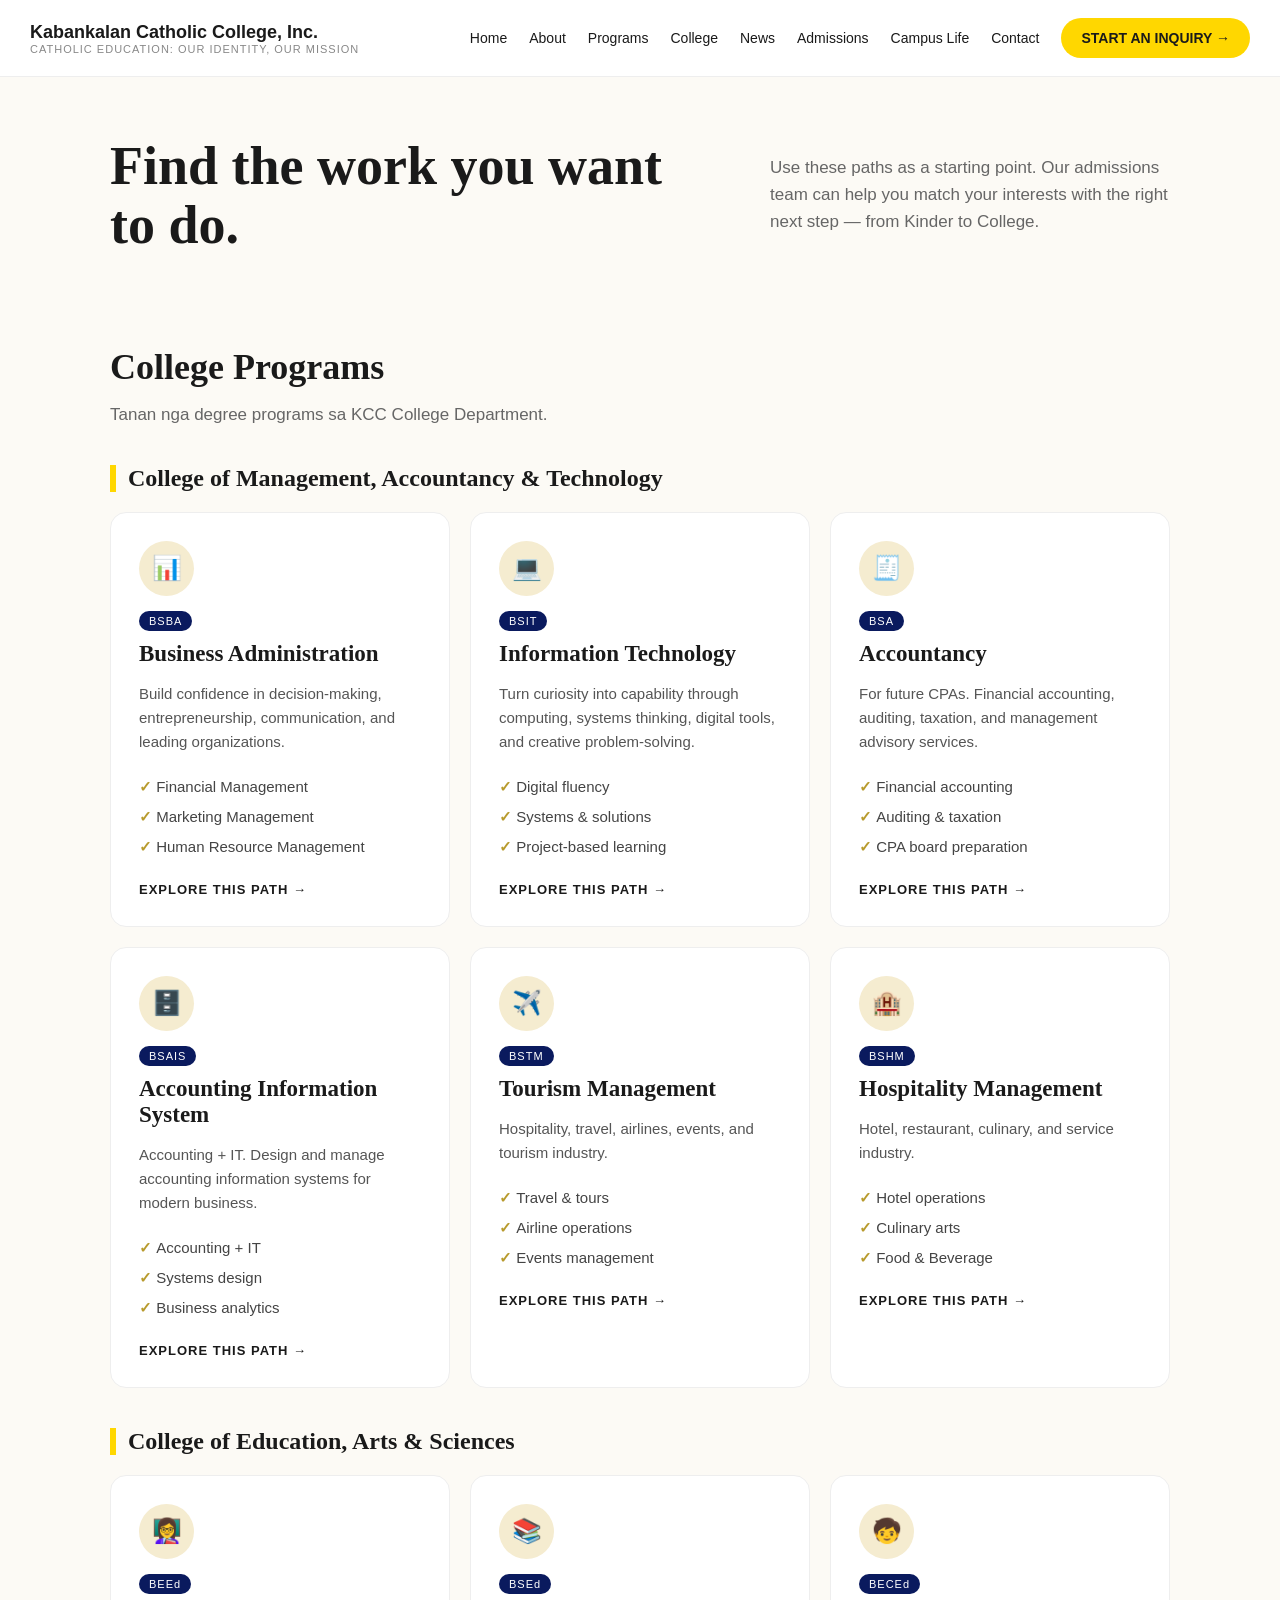
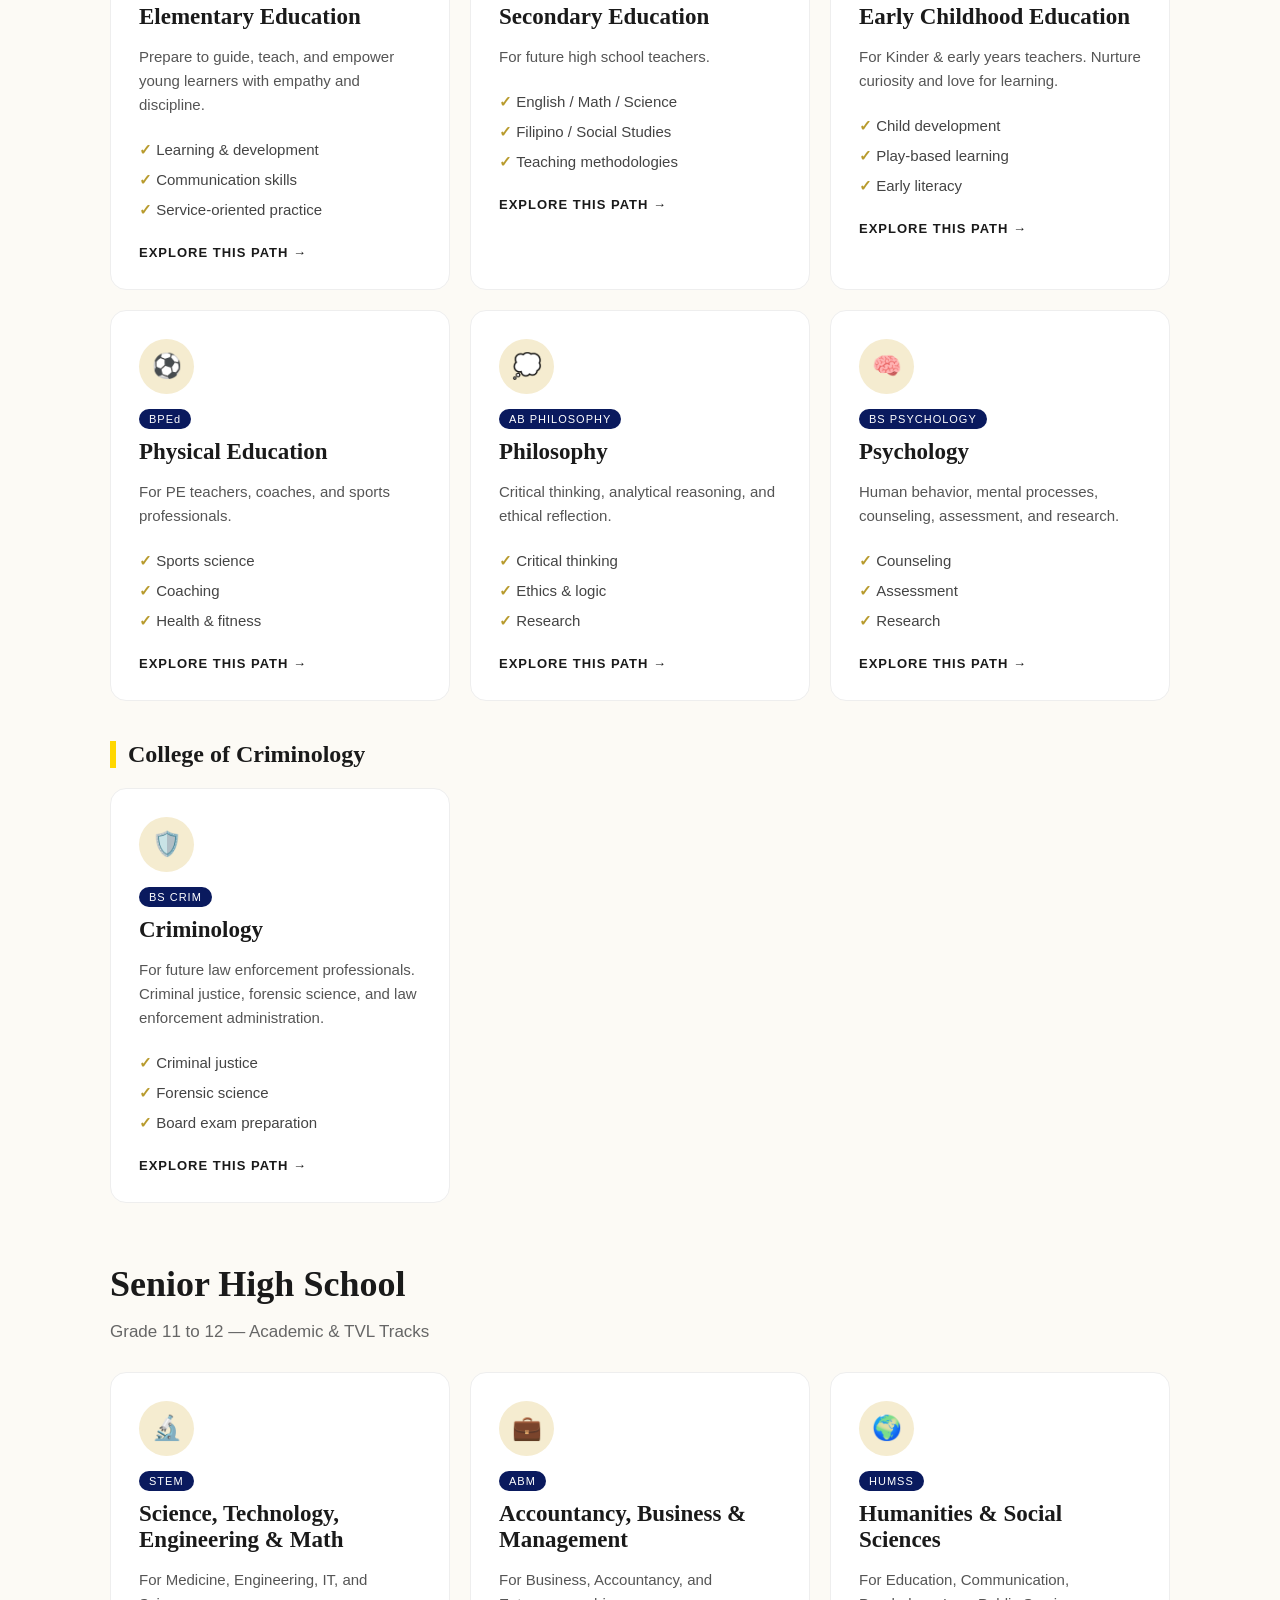
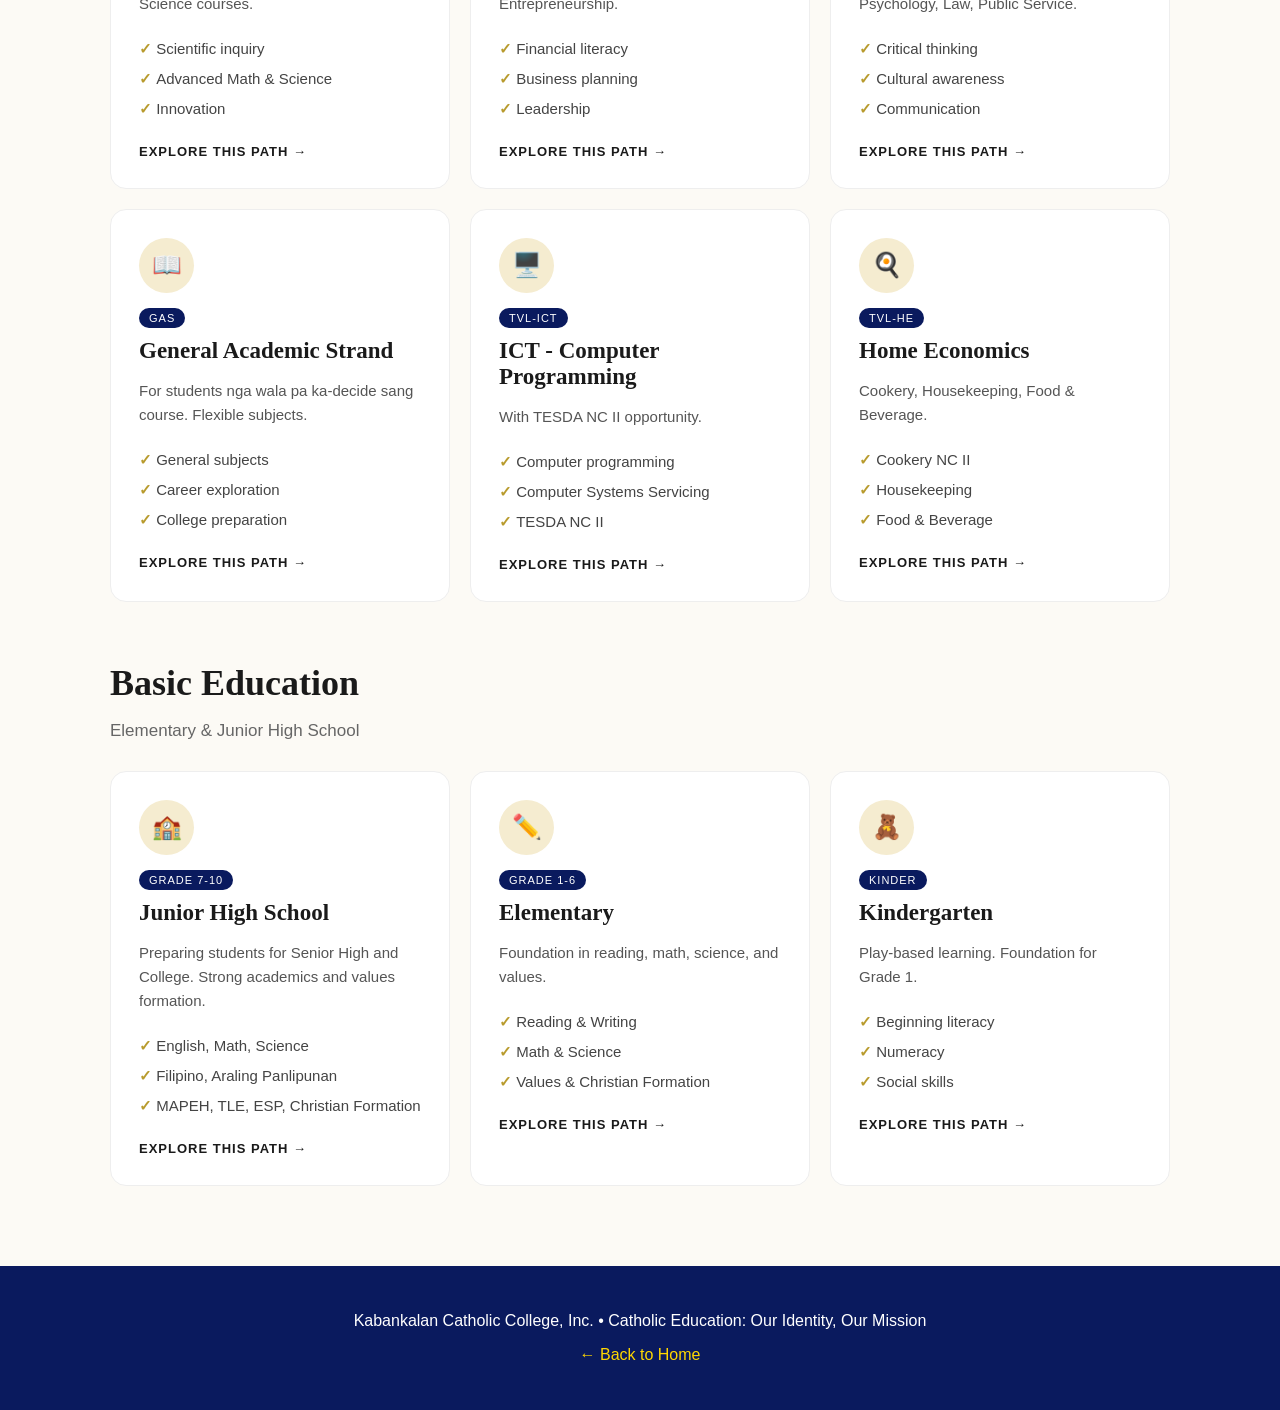
==== commit 75051f6a: "Update courses.html" ====
--- a/courses.html
+++ b/courses.html
@@ -1,18 +1,3 @@
-<!DOCTYPE html>
-<html lang="en">
-<head><meta charset="utf-8"><meta name="viewport" content="width=device-width, initial-scale=1"><meta name="description" content="Explore academic programs and learning pathways at Kabankalan Catholic College."><title>Academic Programs | Kabankalan Catholic College</title><link rel="icon" href="assets/img/favicon.png"><link rel="stylesheet" href="assets/vendor/bootstrap/css/bootstrap.min.css"><link rel="stylesheet" href="assets/vendor/bootstrap-icons/bootstrap-icons.css"><link rel="stylesheet" href="assets/css/main.css"></head>
-<body>
-<header class="header"><div class="container container-xl d-flex align-items-center"><a class="brand" href="index.html"><img class="brand-mark" src="assets/img/kcc/kcc-logo.png" alt="Kabankalan Catholic College crest"><span class="brand-copy"><strong>Kabankalan Catholic<br>College, Inc.</strong><span>Teach Ye All Nations • Est. 1927</span></span></a><nav id="navmenu" class="navmenu ms-auto" aria-label="Primary navigation"><ul><li><a href="index.html">Home</a></li><li><a href="about.html">About</a></li><li><a class="active" href="courses.html">Programs</a></li><li><a href="events.html">Campus life</a></li><li><a href="contact.html">Contact</a></li></ul></nav><a class="btn-primary" href="contact.html">Start an inquiry <i class="bi bi-arrow-up-right"></i></a><i class="mobile-nav-toggle bi bi-list ms-2" role="button" tabindex="0" aria-label="Open menu" aria-expanded="false"></i></div></header>
-<main>
-<section class="page-hero"><div class="container container-xl"><div class="breadcrumbs">Home / Academic programs</div><h1>Choose a path<br>with purpose.</h1><p>Explore programs that build practical capability, thoughtful leadership, and a strong foundation for the next chapter.</p></div></section>
-<section class="section"><div class="container container-xl"><div class="row align-items-end mb-5"><div class="col-lg-7"><div class="eyebrow-line">Learning pathways</div><h2 class="section-title mt-3 mb-0">Find the work you want to do.</h2></div><div class="col-lg-5"><p class="section-intro mb-0">Use these program families as a starting point. Our admissions team can help you match your interests with the right next step.</p></div></div><div class="row g-4"><div class="col-lg-4 col-md-6"><article class="program-card"><div class="card-icon"><i class="bi bi-bar-chart-line"></i></div><h3>Business & Management</h3><p>Build confidence in decision-making, entrepreneurship, communication, and the practical work of leading organizations.</p><ul class="check-list my-4"><li><i class="bi bi-check2"></i><span>Business fundamentals</span></li><li><i class="bi bi-check2"></i><span>Entrepreneurial thinking</span></li><li><i class="bi bi-check2"></i><span>Leadership in practice</span></li></ul><a class="card-link" href="course-details.html">Explore this path <i class="bi bi-arrow-right"></i></a></article></div><div class="col-lg-4 col-md-6"><article class="program-card"><div class="card-icon"><i class="bi bi-cpu"></i></div><h3>Information Technology</h3><p>Turn curiosity into capability through computing, systems thinking, digital tools, and creative problem-solving.</p><ul class="check-list my-4"><li><i class="bi bi-check2"></i><span>Digital fluency</span></li><li><i class="bi bi-check2"></i><span>Systems & solutions</span></li><li><i class="bi bi-check2"></i><span>Project-based learning</span></li></ul><a class="card-link" href="course-details.html">Explore this path <i class="bi bi-arrow-right"></i></a></article></div><div class="col-lg-4 col-md-6"><article class="program-card"><div class="card-icon"><i class="bi bi-people"></i></div><h3>Education & Human Development</h3><p>Prepare to guide, teach, and empower others with empathy, discipline, and a deep sense of responsibility.</p><ul class="check-list my-4"><li><i class="bi bi-check2"></i><span>Learning & development</span></li><li><i class="bi bi-check2"></i><span>Communication skills</span></li><li><i class="bi bi-check2"></i><span>Service-oriented practice</span></li></ul><a class="card-link" href="course-details.html">Explore this path <i class="bi bi-arrow-right"></i></a></article></div></div></div></section>
-<section class="section soft-section"><div class="container container-xl"><div class="row gy-4 align-items-center"><div class="col-lg-6"><div class="eyebrow-line">Beyond the program</div><h2 class="section-title mt-3">Learning that follows you outside the classroom.</h2><p class="section-intro">At KCC, your program is only one part of the experience. Formation, collaboration, and community life help you become the kind of person your future work needs.</p></div><div class="col-lg-6"><div class="row g-3"><div class="col-6"><article class="pillar-card"><div class="card-icon"><i class="bi bi-chat-heart"></i></div><h3>Mentorship</h3><p>People who help you think forward.</p></article></div><div class="col-6"><article class="pillar-card"><div class="card-icon"><i class="bi bi-globe2"></i></div><h3>Community</h3><p>Learning with and for others.</p></article></div><div class="col-6"><article class="pillar-card"><div class="card-icon"><i class="bi bi-lightbulb"></i></div><h3>Initiative</h3><p>Room to try, build, and lead.</p></article></div><div class="col-6"><article class="pillar-card"><div class="card-icon"><i class="bi bi-heart"></i></div><h3>Service</h3><p>Purpose in every next step.</p></article></div></div></div></div></div></section>
-<section class="admissions-band"><div class="container container-xl"><div class="row align-items-center gy-4"><div class="col-lg-8"><h2>Not sure where to start?</h2><p>Share your interests with us and our team can help you explore the right program direction.</p></div><div class="col-lg-4 text-lg-end"><a class="btn-outline" href="contact.html">Ask a question <i class="bi bi-arrow-up-right"></i></a></div></div></div></section>
-</main>
-<footer class="footer"><div class="container container-xl"><div class="row gy-5"><div class="col-lg-5"><a class="brand" href="index.html"><img class="brand-mark" src="assets/img/kcc/kcc-logo.png" alt="Kabankalan Catholic College crest"><span class="brand-copy"><strong>Kabankalan Catholic<br>College, Inc.</strong><span>Teach Ye All Nations • Est. 1927</span></span></a><p class="mt-4 mb-0">A Christ-centered learning community committed to academic excellence, faith formation, and service since 1927.</p></div><div class="col-6 col-lg-3"><h4>Explore</h4><ul><li><a href="about.html">About KCC</a></li><li><a href="courses.html">Academic programs</a></li><li><a href="events.html">Campus life</a></li><li><a href="contact.html">Contact & inquiries</a></li></ul></div><div class="col-6 col-lg-4"><h4>Connect</h4><p class="mb-2">Guanzon St., Brgy. 1<br>Kabankalan City, Negros Occidental</p><p class="mb-3">kcc_1927@yahoo.com<br>(032) 4712-479</p><div class="social-links"><a href="#" aria-label="Facebook"><i class="bi bi-facebook"></i></a><a href="#" aria-label="Instagram"><i class="bi bi-instagram"></i></a><a href="#" aria-label="Email"><i class="bi bi-envelope"></i></a></div></div></div><div class="footer-bottom d-flex flex-wrap justify-content-between gap-2"><span>© <span data-year></span> Kabankalan Catholic College, Inc.</span><span>Project 2 • School landing page</span></div></div></footer><button class="scroll-top" type="button" aria-label="Back to top"><i class="bi bi-arrow-up"></i></button><script src="assets/js/main.js"></script>
-</body></html>
-
-
 <!DOCTYPE html>
 <html lang="en">
 <head>
